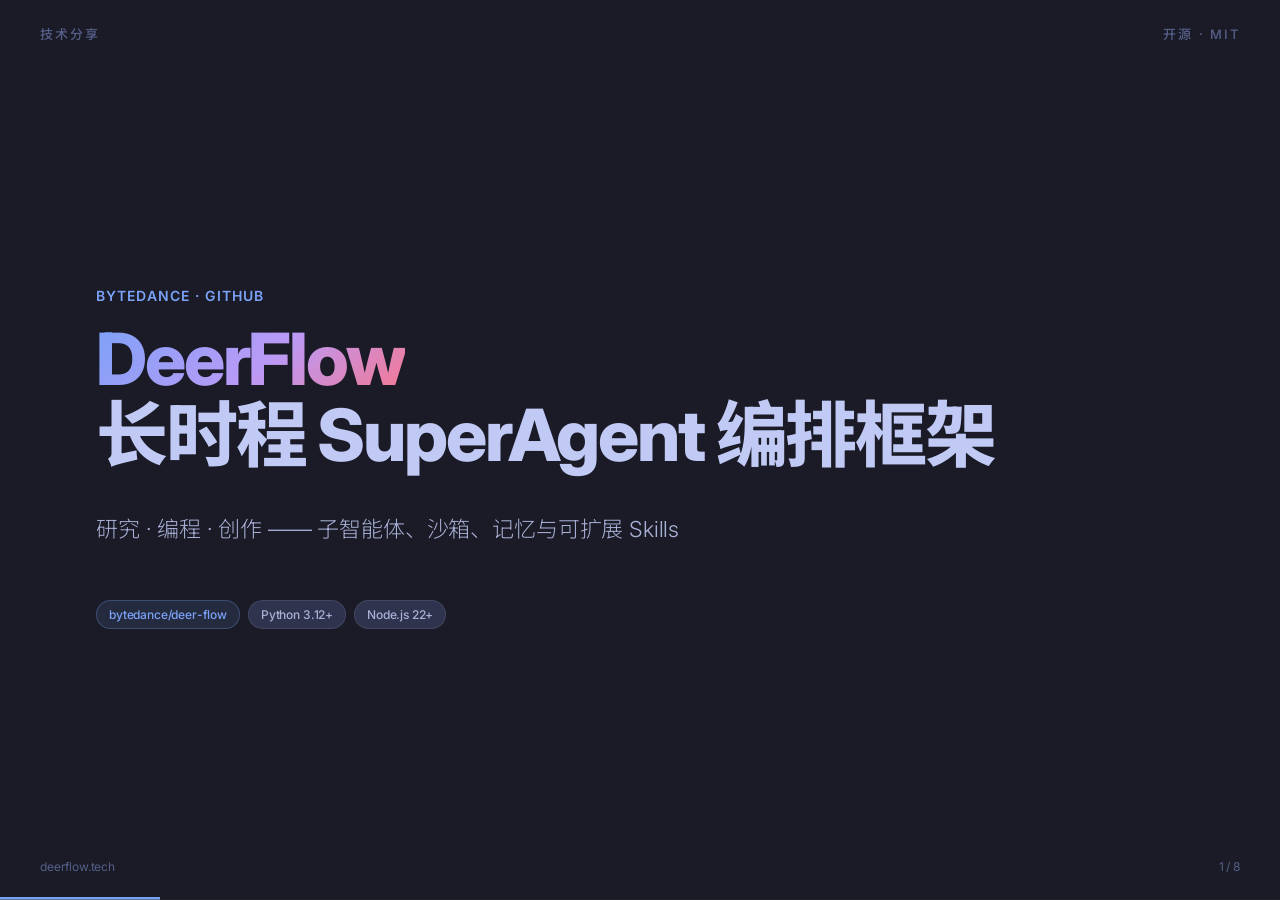
==== PPTs/EP2/index.html @ 063c2066 "添加huashu-design" ====
<!DOCTYPE html>
<html lang="zh-CN" data-theme="tokyo-night">
<head>
<meta charset="utf-8">
<meta name="viewport" content="width=device-width,initial-scale=1">
<title>DeerFlow 简介 · html-ppt</title>
<link rel="stylesheet" href="../../assets/fonts.css">
<link rel="stylesheet" href="../../assets/base.css">
<link rel="stylesheet" id="theme-link" href="../../assets/themes/tokyo-night.css">
<link rel="stylesheet" href="../../assets/animations/animations.css">
</head>
<body data-themes="tokyo-night,catppuccin-mocha,dracula,blueprint,corporate-clean,minimal-white" data-theme-base="../../assets/themes/">

<div class="deck">

  <!-- 1. Cover -->
  <section class="slide" data-title="封面">
    <div class="deck-header"><span class="eyebrow">技术分享</span><span class="eyebrow">开源 · MIT</span></div>
    <p class="kicker">ByteDance · GitHub</p>
    <h1 class="h1 anim-rise-in" data-anim="rise-in"><span class="gradient-text">DeerFlow</span><br>长时程 SuperAgent 编排框架</h1>
    <p class="lede">研究 · 编程 · 创作 —— 子智能体、沙箱、记忆与可扩展 Skills</p>
    <div class="row wrap mt-l" style="gap:8px">
      <span class="pill pill-accent">bytedance/deer-flow</span>
      <span class="pill">Python 3.12+</span>
      <span class="pill">Node.js 22+</span>
    </div>
    <div class="deck-footer"><span class="dim2">deerflow.tech</span><span class="slide-number" data-current="1" data-total="8"></span></div>
    <div class="notes">开场：DeerFlow 是字节开源的「超级智能体」底座，面向要跑几十分钟甚至几小时的任务。今天用几分钟把定位和核心模块讲清楚，方便大家判断要不要深入试用。</div>
  </section>

  <!-- 2. What -->
  <section class="slide" data-title="是什么">
    <p class="kicker">定位</p>
    <h2 class="h2 anim-fade-up" data-anim="fade-up">开源的 <strong>SuperAgent Harness</strong></h2>
    <p class="lede mt-m" style="max-width:52rem">把复杂目标拆成可并行、可隔离的步骤，协调<strong>子智能体</strong>、<strong>工具</strong>、<strong>沙箱</strong>与<strong>消息网关</strong>，在可控环境里完成检索、写代码、数据分析与多媒体类工作。</p>
    <div class="grid g2 mt-l anim-stagger-list" data-anim-target>
      <div class="card card-accent"><h4>适合谁</h4><p class="dim">需要「深度研究 + 可执行代码」闭环的团队与个人开发者。</p></div>
      <div class="card"><h4>不适合谁</h4><p class="dim">只做单次问答、无工具链的简单对话场景——用普通 Chat 即可。</p></div>
    </div>
    <div class="deck-footer"><span class="dim2">what</span><span class="slide-number" data-current="2" data-total="8"></span></div>
    <div class="notes">强调 harness：它不是又一个聊天 UI，而是一套把多智能体、沙箱、记忆串起来的运行时与工程约定。</div>
  </section>

  <!-- 3. Name -->
  <section class="slide center tc" data-title="命名">
    <div style="max-width:900px">
      <p class="kicker">DeerFlow =</p>
      <h1 class="h1 anim-fade-up" data-anim="fade-up" style="font-size:clamp(36px,5vw,56px);line-height:1.25"><strong>D</strong>eep <strong>E</strong>xploration<br>and <strong>E</strong>fficient <strong>R</strong>esearch <strong>Flow</strong></h1>
      <p class="lede mt-l">深度探索 + 高效研究流程：名字即产品哲学。</p>
    </div>
    <div class="deck-footer"><span class="dim2">naming</span><span class="slide-number" data-current="3" data-total="8"></span></div>
    <div class="notes">这一页可以念全称，听众记住「研究流 + 深度」即可。</div>
  </section>

  <!-- 4. Pillars -->
  <section class="slide" data-title="核心能力">
    <p class="kicker">架构要点</p>
    <h2 class="h2">六大支柱（节选）</h2>
    <div class="grid g3 mt-l anim-stagger-list" data-anim-target>
      <div class="card"><h4>子智能体</h4><p class="dim">主智能体拆解任务，并行子代理、上下文隔离。</p></div>
      <div class="card"><h4>Skills</h4><p class="dim">Markdown 等形式的技能模块，扩展研究 / 编码 / 媒体工作流。</p></div>
      <div class="card card-accent"><h4>沙箱</h4><p class="dim">隔离文件系统与执行环境，降低工具调用风险。</p></div>
      <div class="card"><h4>记忆</h4><p class="dim">长期偏好与过程沉淀，跨会话延续上下文。</p></div>
      <div class="card"><h4>MCP</h4><p class="dim">对接 MCP Server，接入自定义工具与数据源。</p></div>
      <div class="card"><h4>上下文工程</h4><p class="dim">摘要与压缩，支撑小时级长任务。</p></div>
    </div>
    <div class="deck-footer"><span class="dim2">pillars</span><span class="slide-number" data-current="4" data-total="8"></span></div>
    <div class="notes">按听众背景挑 2–3 个展开：工程听众多讲沙箱与 MCP；研究向多讲 Skills 与记忆。</div>
  </section>

  <!-- 5. Stack -->
  <section class="slide" data-title="技术栈">
    <p class="kicker">工程现实</p>
    <h2 class="h2">仓库与依赖</h2>
    <div class="grid g2 mt-l">
      <div class="card anim-fade-left" data-anim="fade-left">
        <h3>语言与许可</h3>
        <ul class="mt-m">
          <li>主语言 <strong>Python</strong>（约 71%），配套 <strong>TypeScript</strong> 前端</li>
          <li><strong>MIT</strong> 许可证</li>
          <li>生态关键词：LangChain、LangGraph、多智能体</li>
        </ul>
      </div>
      <div class="card anim-fade-right" data-anim="fade-right">
        <h3>运行环境</h3>
        <ul class="mt-m">
          <li><strong>Python 3.12+</strong></li>
          <li><strong>Node.js 22+</strong></li>
          <li>官方推荐 Docker 部署；本地开发见仓库文档</li>
        </ul>
      </div>
    </div>
    <p class="dim mt-m" style="font-size:14px">数据来自 GitHub 仓库元信息；版本迭代以官方 README 为准。</p>
    <div class="deck-footer"><span class="dim2">stack</span><span class="slide-number" data-current="5" data-total="8"></span></div>
    <div class="notes">若有人问模型：README 推荐 Doubao-Seed-2.0-Code、DeepSeek v3.2、Kimi 2.5 等，可按实际采购情况补充。</div>
  </section>

  <!-- 6. 2.0 -->
  <section class="slide" data-title="2.0 与官网">
    <p class="kicker">版本与入口</p>
    <h2 class="h2">DeerFlow <span class="gradient-text">2.0</span> 完全重写</h2>
    <div class="grid g2 mt-l anim-stagger-list" data-anim-target>
      <div class="card card-accent">
        <h4>与 1.x 的关系</h4>
        <p class="dim">2.0 与旧版<strong>无共享代码</strong>；原 Deep Research 路线维护在 <code>main-1.x</code> 分支。</p>
      </div>
      <div class="card">
        <h4>了解更多</h4>
        <p class="dim">官网演示与文档：<strong>https://deerflow.tech</strong></p>
        <p class="dim mt-s">源码：<strong>https://github.com/bytedance/deer-flow</strong></p>
      </div>
    </div>
    <div class="deck-footer"><span class="dim2">version</span><span class="slide-number" data-current="6" data-total="8"></span></div>
    <div class="notes">避免听众混淆两个大版本；需要旧框架的同事直接去 1.x 分支。</div>
  </section>

  <!-- 7. Quick start -->
  <section class="slide" data-title="上手">
    <p class="kicker">One-liner</p>
    <h2 class="h2">交给编程助手的一句话</h2>
    <p class="dim mt-s">适用于 Claude Code、Cursor、Codex、Windsurf 等</p>
<pre class="mono anim-fade-up" data-anim="fade-up" style="font-size:13px;line-height:1.5;background:var(--surface-2);padding:20px;border-radius:var(--radius-sm);overflow:auto;margin-top:16px;text-align:left">
Help me clone DeerFlow if needed, then bootstrap it for local development by following
https://raw.githubusercontent.com/bytedance/deer-flow/main/Install.md</pre>
    <p class="lede mt-m">克隆 → 按 <code>Install.md</code> 引导；有 Docker 时优先 Docker。</p>
    <div class="deck-footer"><span class="dim2">quickstart</span><span class="slide-number" data-current="7" data-total="8"></span></div>
    <div class="notes">提醒：仍需配置 API Key、模型端点等敏感信息，勿把密钥写进仓库。</div>
  </section>

  <!-- 8. Thanks -->
  <section class="slide center tc" data-title="谢谢">
    <h1 class="h1 anim-rise-in" data-anim="rise-in" style="font-size:clamp(48px,8vw,120px);line-height:1.1"><span class="gradient-text">Q&amp;A</span></h1>
    <p class="lede mt-l">DeerFlow · MIT · 社区驱动</p>
    <p class="dim mt-m" style="font-size:15px">← → 翻页 · T 换主题 · S 演讲者视图 · O 概览 · F 全屏</p>
    <div class="deck-footer"><span class="dim2">thanks</span><span class="slide-number" data-current="8" data-total="8"></span></div>
    <div class="notes">收尾：欢迎试用后把痛点反馈到 GitHub Issues，或在内部分享踩坑与部署经验。</div>
  </section>

</div>
<script src="../../assets/runtime.js"></script>
</body>
</html>
---- assets/fonts.css ----
/* html-ppt :: shared webfonts */
@import url('https://fonts.googleapis.com/css2?family=Inter:wght@200;300;400;500;600;700;800;900&display=swap');
@import url('https://fonts.googleapis.com/css2?family=Noto+Sans+SC:wght@200;300;400;500;600;700;900&display=swap');
@import url('https://fonts.googleapis.com/css2?family=Noto+Serif+SC:wght@300;400;600;700&display=swap');
@import url('https://fonts.googleapis.com/css2?family=JetBrains+Mono:wght@400;500;700&display=swap');
@import url('https://fonts.googleapis.com/css2?family=Playfair+Display:ital,wght@0,400;0,600;0,800;1,400&display=swap');
@import url('https://fonts.googleapis.com/css2?family=Space+Grotesk:wght@300;400;500;600;700&display=swap');
@import url('https://fonts.googleapis.com/css2?family=IBM+Plex+Mono:wght@300;400;500;700&display=swap');
@import url('https://fonts.googleapis.com/css2?family=Archivo+Black&display=swap');
---- assets/base.css ----
/* html-ppt :: base.css — reset + shared tokens + layout primitives */
/* Default tokens. Themes in assets/themes/*.css override the :root block. */
:root {
  --bg: #ffffff;
  --bg-soft: #f7f7f8;
  --surface: #ffffff;
  --surface-2: #f2f2f4;
  --border: rgba(0,0,0,.08);
  --border-strong: rgba(0,0,0,.16);
  --text-1: #111216;
  --text-2: #55596a;
  --text-3: #8a8f9e;
  --accent: #3b6cff;
  --accent-2: #7a5cff;
  --accent-3: #ff5c8a;
  --good: #1aaf6c;
  --warn: #f5a524;
  --bad:  #e0445a;
  --grad: linear-gradient(135deg,#3b6cff,#7a5cff 55%,#ff5c8a);
  --grad-soft: linear-gradient(135deg,#eef2ff,#f5ecff 55%,#ffeef5);
  --radius: 18px;
  --radius-sm: 12px;
  --radius-lg: 26px;
  --shadow: 0 10px 30px rgba(18,24,40,.08), 0 2px 6px rgba(18,24,40,.04);
  --shadow-lg: 0 24px 60px rgba(18,24,40,.14), 0 6px 16px rgba(18,24,40,.06);
  --font-sans: 'Inter','Noto Sans SC',-apple-system,BlinkMacSystemFont,Helvetica,Arial,sans-serif;
  --font-serif: 'Playfair Display','Noto Serif SC',Georgia,serif;
  --font-mono: 'JetBrains Mono','IBM Plex Mono',SFMono-Regular,Menlo,monospace;
  --font-display: var(--font-sans);
  --letter-tight: -.03em;
  --letter-normal: -.01em;
  --ease: cubic-bezier(.4,0,.2,1);
}

*,*::before,*::after{box-sizing:border-box}
html,body{margin:0;padding:0;background:var(--bg);color:var(--text-1);
  font-family:var(--font-sans);font-weight:400;line-height:1.6;
  -webkit-font-smoothing:antialiased;-moz-osx-font-smoothing:grayscale;
  letter-spacing:var(--letter-normal)}
img,svg,video{max-width:100%;display:block}
a{color:var(--accent);text-decoration:none}
a:hover{text-decoration:underline}
code,kbd,pre,samp{font-family:var(--font-mono)}

/* ================= SLIDE SYSTEM ================= */
.deck{position:relative;width:100vw;height:100vh;overflow:hidden;background:var(--bg)}
.slide{
  position:absolute;inset:0;
  display:flex;flex-direction:column;justify-content:center;
  padding:72px 96px;
  box-sizing:border-box;
  opacity:0;pointer-events:none;
  transition:opacity .5s var(--ease), transform .5s var(--ease);
  transform:translateX(30px);
  overflow:hidden;
}
.slide.is-active{opacity:1;pointer-events:auto;transform:translateX(0);z-index:2}
.slide.is-prev{transform:translateX(-30px)}

/* single-page standalone (used when a layout file is opened directly) */
body.single .slide{position:relative;width:100vw;height:100vh;opacity:1;transform:none;pointer-events:auto}

/* ================= TYPOGRAPHY ================= */
.eyebrow{font-size:13px;font-weight:500;letter-spacing:.16em;text-transform:uppercase;color:var(--text-3)}
.kicker{font-size:14px;font-weight:600;color:var(--accent);letter-spacing:.08em;text-transform:uppercase}
h1.title,.h1{font-family:var(--font-display);font-size:72px;line-height:1.05;font-weight:800;letter-spacing:var(--letter-tight);margin:0 0 18px;color:var(--text-1)}
h2.title,.h2{font-family:var(--font-display);font-size:54px;line-height:1.1;font-weight:700;letter-spacing:var(--letter-tight);margin:0 0 14px}
h3,.h3{font-size:32px;line-height:1.2;font-weight:600;letter-spacing:var(--letter-normal);margin:0 0 10px}
h4,.h4{font-size:22px;line-height:1.3;font-weight:600;margin:0 0 8px}
.lede{font-size:22px;line-height:1.55;color:var(--text-2);font-weight:300;max-width:62ch}
.dim{color:var(--text-2)}
.dim2{color:var(--text-3)}
.mono{font-family:var(--font-mono)}
.serif{font-family:var(--font-serif)}
.gradient-text{background:var(--grad);-webkit-background-clip:text;background-clip:text;-webkit-text-fill-color:transparent;color:transparent}

/* ================= LAYOUT PRIMITIVES ================= */
.stack>*+*{margin-top:14px}
.row{display:flex;gap:24px;align-items:center}
.row.wrap{flex-wrap:wrap}
.grid{display:grid;gap:24px}
.g2{grid-template-columns:repeat(2,1fr)}
.g3{grid-template-columns:repeat(3,1fr)}
.g4{grid-template-columns:repeat(4,1fr)}
.center{display:flex;align-items:center;justify-content:center;text-align:center}
.fill{flex:1}
.sp-t{padding-top:24px}.sp-b{padding-bottom:24px}
.mt-s{margin-top:8px}.mt-m{margin-top:18px}.mt-l{margin-top:32px}
.mb-s{margin-bottom:8px}.mb-m{margin-bottom:18px}.mb-l{margin-bottom:32px}

/* ================= CARDS ================= */
.card{background:var(--surface);border:1px solid var(--border);border-radius:var(--radius);
  padding:26px 28px;box-shadow:var(--shadow);position:relative;overflow:hidden}
.card-soft{background:var(--surface-2);border:1px solid var(--border)}
.card-outline{background:transparent;border:1.5px solid var(--border-strong);box-shadow:none}
.card-accent{background:var(--surface);border-top:3px solid var(--accent)}
.card-hover{transition:transform .3s var(--ease),box-shadow .3s var(--ease)}
.card-hover:hover{transform:translateY(-4px);box-shadow:var(--shadow-lg)}

.pill{display:inline-block;padding:4px 12px;border-radius:999px;font-size:12px;font-weight:500;
  background:var(--surface-2);color:var(--text-2);border:1px solid var(--border)}
.pill-accent{background:color-mix(in srgb,var(--accent) 12%,transparent);color:var(--accent);border-color:color-mix(in srgb,var(--accent) 28%,transparent)}

/* ================= BARS / DIVIDERS ================= */
.divider{height:1px;background:var(--border);width:100%}
.divider-accent{height:3px;width:72px;background:var(--accent);border-radius:2px}

/* ================= CHROME (header/footer/progress) ================= */
.deck-header{position:absolute;top:24px;left:40px;right:40px;display:flex;align-items:center;justify-content:space-between;
  font-size:12px;color:var(--text-3);letter-spacing:.12em;text-transform:uppercase;z-index:10;pointer-events:none}
.deck-footer{position:absolute;bottom:24px;left:40px;right:40px;display:flex;align-items:center;justify-content:space-between;
  font-size:12px;color:var(--text-3);z-index:10;pointer-events:none}
.slide-number::before{content:attr(data-current)}
.slide-number::after{content:" / " attr(data-total)}
.progress-bar{position:fixed;left:0;right:0;bottom:0;height:3px;background:transparent;z-index:20}
.progress-bar > span{display:block;height:100%;width:0;background:var(--accent);transition:width .3s var(--ease)}

/* ================= PRESENTER / OVERVIEW ================= */
.notes{display:none!important}
.notes-overlay{position:fixed;inset:auto 0 0 0;max-height:42vh;background:rgba(20,22,30,.95);color:#e8ebf4;
  padding:20px 32px;font-size:16px;line-height:1.6;border-top:1px solid rgba(255,255,255,.1);transform:translateY(100%);
  transition:transform .3s var(--ease);z-index:40;overflow:auto;font-family:var(--font-sans)}
.notes-overlay.open{transform:translateY(0)}
.overview{position:fixed;inset:0;background:rgba(10,12,18,.92);backdrop-filter:blur(12px);z-index:50;
  display:none;padding:40px;overflow:auto}
.overview.open{display:grid;grid-template-columns:repeat(4,1fr);gap:20px;align-content:start}
.overview .thumb{background:var(--surface);border:1px solid var(--border);border-radius:12px;
  aspect-ratio:16/9;overflow:hidden;cursor:pointer;position:relative;color:var(--text-1);padding:16px;
  font-size:11px;transition:transform .2s var(--ease)}
.overview .thumb:hover{transform:scale(1.04)}
.overview .thumb .n{position:absolute;top:8px;left:10px;font-weight:700;font-size:14px;color:var(--text-3)}
.overview .thumb .t{position:absolute;bottom:10px;left:14px;right:14px;font-weight:600;color:var(--text-1)}

/* ================= PRESENTER VIEW ================= */
/* Presenter view opens in a separate popup window (S key).
 * All presenter styles are self-contained in the popup HTML generated by runtime.js.
 * The audience window (this file) is NOT affected — it stays as normal deck view.
 * Only the .notes class below is needed to hide speaker notes from audience. */

/* ================= UTILITY ================= */
.hidden{display:none!important}
.nowrap{white-space:nowrap}
.tr{text-align:right}.tc{text-align:center}.tl{text-align:left}
.uppercase{text-transform:uppercase;letter-spacing:.12em}

/* ================= PRINT ================= */
@media print{
  .slide{position:relative;opacity:1!important;transform:none!important;page-break-after:always;height:100vh}
  .deck-header,.deck-footer,.progress-bar,.notes-overlay,.overview{display:none!important}
}
---- assets/themes/tokyo-night.css ----
/* theme: tokyo-night */
:root{
  --bg:#1a1b26;--bg-soft:#16161e;--surface:#24283b;--surface-2:#2f334d;
  --border:rgba(192,202,245,.12);--border-strong:rgba(192,202,245,.24);
  --text-1:#c0caf5;--text-2:#a9b1d6;--text-3:#565f89;
  --accent:#7aa2f7;--accent-2:#bb9af7;--accent-3:#7dcfff;
  --good:#9ece6a;--warn:#e0af68;--bad:#f7768e;
  --grad:linear-gradient(135deg,#7aa2f7,#bb9af7 55%,#f7768e);
  --grad-soft:linear-gradient(135deg,#24283b,#2f334d);
  --radius:12px;--radius-sm:8px;--radius-lg:20px;
  --shadow:0 10px 30px rgba(0,0,0,.45);
  --shadow-lg:0 24px 62px rgba(0,0,0,.6);
  --font-sans:'Inter','Noto Sans SC',sans-serif;
}
---- assets/animations/animations.css ----
/* html-ppt :: animations.css
 * Apply by adding class="anim-<name>" or data-anim="<name>".
 * Durations are deliberately snappy; tweak --anim-dur per element.
 */
:root{--anim-dur:.7s;--anim-ease:cubic-bezier(.4,0,.2,1)}

/* ---------- FADE DIRECTIONALS ---------- */
@keyframes kf-fade-up{from{opacity:0;transform:translateY(32px)}to{opacity:1;transform:none}}
@keyframes kf-fade-down{from{opacity:0;transform:translateY(-32px)}to{opacity:1;transform:none}}
@keyframes kf-fade-left{from{opacity:0;transform:translateX(-40px)}to{opacity:1;transform:none}}
@keyframes kf-fade-right{from{opacity:0;transform:translateX(40px)}to{opacity:1;transform:none}}
.anim-fade-up{animation:kf-fade-up var(--anim-dur) var(--anim-ease) both}
.anim-fade-down{animation:kf-fade-down var(--anim-dur) var(--anim-ease) both}
.anim-fade-left{animation:kf-fade-left var(--anim-dur) var(--anim-ease) both}
.anim-fade-right{animation:kf-fade-right var(--anim-dur) var(--anim-ease) both}

/* ---------- RISE / DROP / ZOOM / BLUR / GLITCH ---------- */
@keyframes kf-rise{from{opacity:0;transform:translateY(60px) scale(.97);filter:blur(6px)}to{opacity:1;transform:none;filter:none}}
@keyframes kf-drop{from{opacity:0;transform:translateY(-60px) scale(.97)}to{opacity:1;transform:none}}
@keyframes kf-zoom{0%{opacity:0;transform:scale(.6)}60%{transform:scale(1.04)}100%{opacity:1;transform:scale(1)}}
@keyframes kf-blur{from{opacity:0;filter:blur(18px)}to{opacity:1;filter:none}}
@keyframes kf-glitch{0%{opacity:0;transform:translateX(0);clip-path:inset(0 0 0 0)}
  20%{opacity:1;transform:translateX(-6px);clip-path:inset(20% 0 30% 0)}
  40%{transform:translateX(4px);clip-path:inset(50% 0 10% 0)}
  60%{transform:translateX(-3px);clip-path:inset(10% 0 60% 0)}
  80%{transform:translateX(2px);clip-path:inset(0 0 0 0)}
  100%{opacity:1;transform:none}}
.anim-rise-in{animation:kf-rise .9s var(--anim-ease) both}
.anim-drop-in{animation:kf-drop .8s var(--anim-ease) both}
.anim-zoom-pop{animation:kf-zoom .7s cubic-bezier(.22,1.3,.36,1) both}
.anim-blur-in{animation:kf-blur .8s var(--anim-ease) both}
.anim-glitch-in{animation:kf-glitch .8s steps(5,end) both}

/* ---------- TYPEWRITER ---------- */
.anim-typewriter{display:inline-block;overflow:hidden;white-space:nowrap;border-right:2px solid currentColor;
  width:0;animation:kf-type 2.4s steps(40,end) forwards, kf-caret 1s step-end infinite}
@keyframes kf-type{to{width:100%}}
@keyframes kf-caret{50%{border-color:transparent}}

/* ---------- GLOW / SHIMMER / GRADIENT-FLOW ---------- */
@keyframes kf-neon{0%,100%{text-shadow:0 0 8px var(--accent),0 0 20px var(--accent)}
  50%{text-shadow:0 0 16px var(--accent),0 0 40px var(--accent),0 0 80px var(--accent)}}
.anim-neon-glow{animation:kf-neon 2s ease-in-out infinite}

.anim-shimmer-sweep{position:relative;overflow:hidden}
.anim-shimmer-sweep::after{content:"";position:absolute;inset:0;
  background:linear-gradient(110deg,transparent 40%,rgba(255,255,255,.55) 50%,transparent 60%);
  transform:translateX(-100%);animation:kf-shimmer 2.4s var(--anim-ease) infinite}
@keyframes kf-shimmer{to{transform:translateX(100%)}}

.anim-gradient-flow{background:linear-gradient(90deg,var(--accent),var(--accent-2,var(--accent)),var(--accent-3,var(--accent)),var(--accent));
  background-size:300% 100%;-webkit-background-clip:text;background-clip:text;color:transparent;-webkit-text-fill-color:transparent;
  animation:kf-gradflow 4s linear infinite}
@keyframes kf-gradflow{to{background-position:300% 0}}

/* ---------- STAGGER LIST ---------- */
.anim-stagger-list > *{opacity:0;animation:kf-rise .65s var(--anim-ease) both}
.anim-stagger-list > *:nth-child(1){animation-delay:.05s}
.anim-stagger-list > *:nth-child(2){animation-delay:.15s}
.anim-stagger-list > *:nth-child(3){animation-delay:.25s}
.anim-stagger-list > *:nth-child(4){animation-delay:.35s}
.anim-stagger-list > *:nth-child(5){animation-delay:.45s}
.anim-stagger-list > *:nth-child(6){animation-delay:.55s}
.anim-stagger-list > *:nth-child(7){animation-delay:.65s}
.anim-stagger-list > *:nth-child(8){animation-delay:.75s}
.anim-stagger-list > *:nth-child(n+9){animation-delay:.85s}

/* ---------- COUNTER-UP (JS-driven, marker class only) ---------- */
.counter{font-variant-numeric:tabular-nums}

/* ---------- SVG PATH DRAW ---------- */
.anim-path-draw path,.anim-path-draw line,.anim-path-draw polyline,.anim-path-draw circle,.anim-path-draw rect{
  stroke-dasharray:1000;stroke-dashoffset:1000;animation:kf-draw 2s var(--anim-ease) forwards}
@keyframes kf-draw{to{stroke-dashoffset:0}}

/* ---------- PARALLAX TILT (hover) ---------- */
.anim-parallax-tilt{transform-style:preserve-3d;transition:transform .4s var(--anim-ease)}
.anim-parallax-tilt:hover{transform:perspective(900px) rotateX(6deg) rotateY(-8deg) translateZ(10px)}

/* ---------- CARD FLIP 3D ---------- */
@keyframes kf-flip{from{transform:perspective(1200px) rotateY(-90deg);opacity:0}
  to{transform:perspective(1200px) rotateY(0);opacity:1}}
.anim-card-flip-3d{animation:kf-flip .9s var(--anim-ease) both;transform-style:preserve-3d;backface-visibility:hidden}

/* ---------- CUBE ROTATE 3D ---------- */
@keyframes kf-cube{from{transform:perspective(1200px) rotateX(20deg) rotateY(-90deg) translateZ(-200px);opacity:0}
  to{transform:perspective(1200px) rotateX(0) rotateY(0) translateZ(0);opacity:1}}
.anim-cube-rotate-3d{animation:kf-cube 1s var(--anim-ease) both}

/* ---------- PAGE TURN 3D ---------- */
@keyframes kf-pageturn{from{transform:perspective(1600px) rotateY(-85deg);transform-origin:left center;opacity:0}
  to{transform:perspective(1600px) rotateY(0);opacity:1}}
.anim-page-turn-3d{animation:kf-pageturn 1s var(--anim-ease) both;transform-origin:left center}

/* ---------- PERSPECTIVE ZOOM ---------- */
@keyframes kf-pzoom{from{opacity:0;transform:perspective(1400px) translateZ(-400px) rotateX(12deg)}
  to{opacity:1;transform:none}}
.anim-perspective-zoom{animation:kf-pzoom 1s var(--anim-ease) both}

/* ---------- MARQUEE SCROLL ---------- */
.anim-marquee-scroll{display:flex;gap:48px;white-space:nowrap;animation:kf-marquee 20s linear infinite}
@keyframes kf-marquee{from{transform:translateX(0)}to{transform:translateX(-50%)}}

/* ---------- KEN BURNS ---------- */
@keyframes kf-kenburns{0%{transform:scale(1) translate(0,0)}100%{transform:scale(1.15) translate(-2%,-1%)}}
.anim-kenburns{animation:kf-kenburns 14s ease-in-out infinite alternate}

/* ---------- CONFETTI BURST (pseudo — pure CSS sparkles) ---------- */
.anim-confetti-burst{position:relative}
.anim-confetti-burst::before,.anim-confetti-burst::after{
  content:"";position:absolute;top:50%;left:50%;width:8px;height:8px;border-radius:50%;
  background:var(--accent);box-shadow:
    20px -30px 0 var(--accent-2,var(--accent)),-25px -20px 0 var(--accent-3,var(--accent)),
    30px 20px 0 var(--good,#1aaf6c),-30px 25px 0 var(--warn,#f5a524),
    40px -10px 0 var(--bad,#e0445a),-45px 0 0 var(--accent),
    10px 40px 0 var(--accent-2,var(--accent)),-15px -40px 0 var(--accent-3,var(--accent));
  opacity:0;animation:kf-confetti 1.2s var(--anim-ease) forwards}
.anim-confetti-burst::after{animation-delay:.15s;transform:rotate(45deg)}
@keyframes kf-confetti{0%{opacity:0;transform:scale(.2)}30%{opacity:1}100%{opacity:0;transform:scale(2.2)}}

/* ---------- SPOTLIGHT ---------- */
@keyframes kf-spot{0%{clip-path:circle(0% at 50% 50%)}100%{clip-path:circle(140% at 50% 50%)}}
.anim-spotlight{animation:kf-spot 1.1s var(--anim-ease) both}

/* ---------- MORPH SHAPE (SVG) ---------- */
.anim-morph-shape path{animation:kf-morph 6s ease-in-out infinite alternate}
@keyframes kf-morph{0%{d:path("M60,120 Q120,20 180,120 T300,120")}
  100%{d:path("M60,120 Q120,220 180,120 T300,120")}}

/* ---------- RIPPLE REVEAL ---------- */
@keyframes kf-ripple{0%{clip-path:circle(0% at 20% 80%);opacity:.4}
  100%{clip-path:circle(160% at 20% 80%);opacity:1}}
.anim-ripple-reveal{animation:kf-ripple 1.2s var(--anim-ease) both}

/* reduced motion */
@media (prefers-reduced-motion: reduce){
  [class*="anim-"]{animation:none!important;transition:none!important}
}
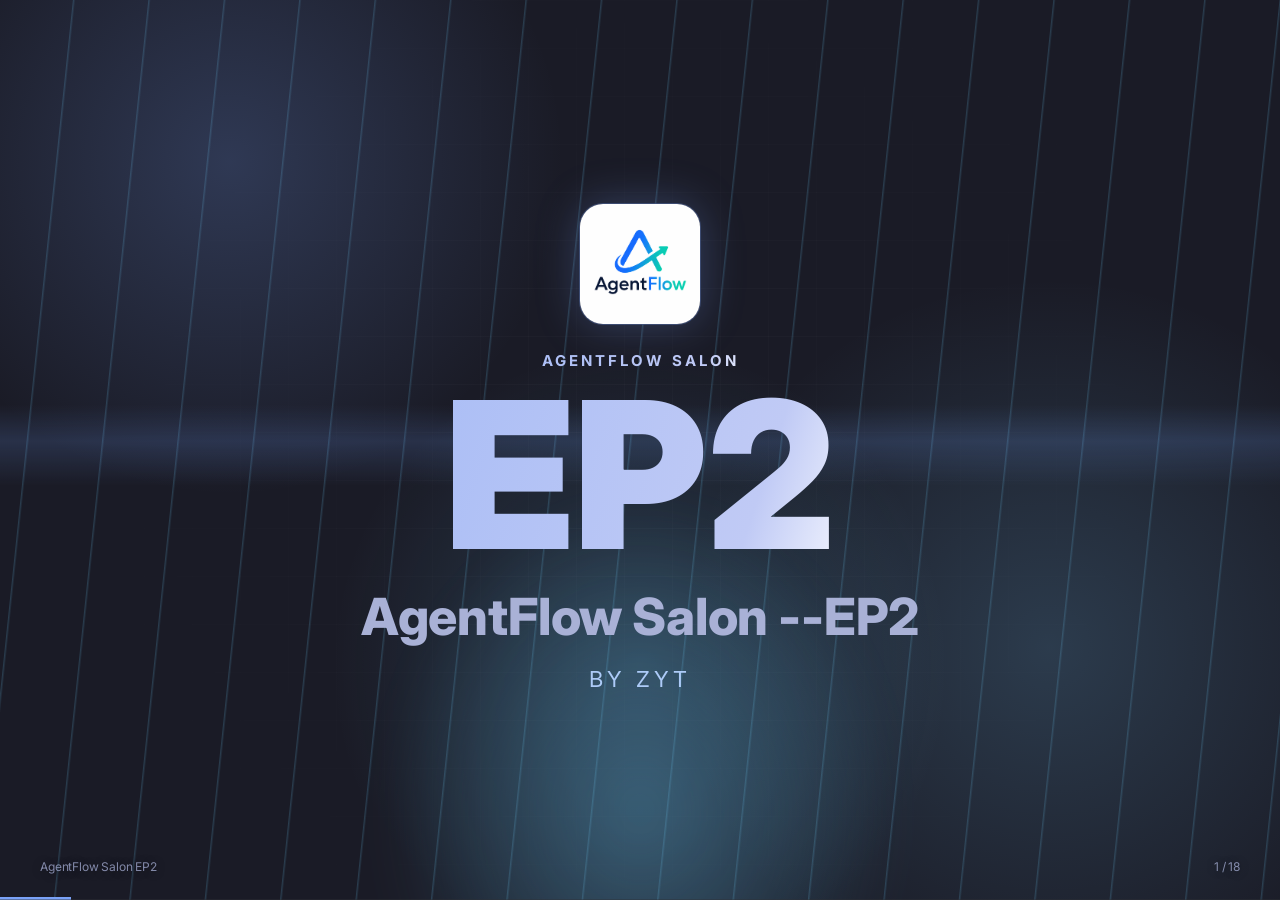
==== commit 9d0de3e7: "第一版PPT。需要对背景特效修改。" ====
--- a/PPTs/EP2/index.html
+++ b/PPTs/EP2/index.html
@@ -1,142 +1,326 @@
-<!DOCTYPE html>
-<html lang="zh-CN" data-theme="tokyo-night">
+<!doctype html>
+<html lang="zh-CN" data-theme="tokyo-night" data-theme-base="../../assets/themes/" data-themes="tokyo-night,cyberpunk-neon,aurora,dracula,catppuccin-mocha">
 <head>
-<meta charset="utf-8">
-<meta name="viewport" content="width=device-width,initial-scale=1">
-<title>DeerFlow 简介 · html-ppt</title>
-<link rel="stylesheet" href="../../assets/fonts.css">
-<link rel="stylesheet" href="../../assets/base.css">
-<link rel="stylesheet" id="theme-link" href="../../assets/themes/tokyo-night.css">
-<link rel="stylesheet" href="../../assets/animations/animations.css">
+  <meta charset="utf-8">
+  <meta name="viewport" content="width=device-width, initial-scale=1">
+  <title>AgentFlow Salon -- EP2</title>
+  <link rel="stylesheet" href="../../assets/fonts.css">
+  <link rel="stylesheet" href="../../assets/base.css">
+  <link rel="stylesheet" id="theme-link" href="../../assets/themes/tokyo-night.css">
+  <link rel="stylesheet" href="../../assets/animations/animations.css">
+  <link rel="stylesheet" href="./ep2.css">
 </head>
-<body data-themes="tokyo-night,catppuccin-mocha,dracula,blueprint,corporate-clean,minimal-white" data-theme-base="../../assets/themes/">
-
-<div class="deck">
-
-  <!-- 1. Cover -->
-  <section class="slide" data-title="封面">
-    <div class="deck-header"><span class="eyebrow">技术分享</span><span class="eyebrow">开源 · MIT</span></div>
-    <p class="kicker">ByteDance · GitHub</p>
-    <h1 class="h1 anim-rise-in" data-anim="rise-in"><span class="gradient-text">DeerFlow</span><br>长时程 SuperAgent 编排框架</h1>
-    <p class="lede">研究 · 编程 · 创作 —— 子智能体、沙箱、记忆与可扩展 Skills</p>
-    <div class="row wrap mt-l" style="gap:8px">
-      <span class="pill pill-accent">bytedance/deer-flow</span>
-      <span class="pill">Python 3.12+</span>
-      <span class="pill">Node.js 22+</span>
-    </div>
-    <div class="deck-footer"><span class="dim2">deerflow.tech</span><span class="slide-number" data-current="1" data-total="8"></span></div>
-    <div class="notes">开场：DeerFlow 是字节开源的「超级智能体」底座，面向要跑几十分钟甚至几小时的任务。今天用几分钟把定位和核心模块讲清楚，方便大家判断要不要深入试用。</div>
-  </section>
-
-  <!-- 2. What -->
-  <section class="slide" data-title="是什么">
-    <p class="kicker">定位</p>
-    <h2 class="h2 anim-fade-up" data-anim="fade-up">开源的 <strong>SuperAgent Harness</strong></h2>
-    <p class="lede mt-m" style="max-width:52rem">把复杂目标拆成可并行、可隔离的步骤，协调<strong>子智能体</strong>、<strong>工具</strong>、<strong>沙箱</strong>与<strong>消息网关</strong>，在可控环境里完成检索、写代码、数据分析与多媒体类工作。</p>
-    <div class="grid g2 mt-l anim-stagger-list" data-anim-target>
-      <div class="card card-accent"><h4>适合谁</h4><p class="dim">需要「深度研究 + 可执行代码」闭环的团队与个人开发者。</p></div>
-      <div class="card"><h4>不适合谁</h4><p class="dim">只做单次问答、无工具链的简单对话场景——用普通 Chat 即可。</p></div>
-    </div>
-    <div class="deck-footer"><span class="dim2">what</span><span class="slide-number" data-current="2" data-total="8"></span></div>
-    <div class="notes">强调 harness：它不是又一个聊天 UI，而是一套把多智能体、沙箱、记忆串起来的运行时与工程约定。</div>
-  </section>
-
-  <!-- 3. Name -->
-  <section class="slide center tc" data-title="命名">
-    <div style="max-width:900px">
-      <p class="kicker">DeerFlow =</p>
-      <h1 class="h1 anim-fade-up" data-anim="fade-up" style="font-size:clamp(36px,5vw,56px);line-height:1.25"><strong>D</strong>eep <strong>E</strong>xploration<br>and <strong>E</strong>fficient <strong>R</strong>esearch <strong>Flow</strong></h1>
-      <p class="lede mt-l">深度探索 + 高效研究流程：名字即产品哲学。</p>
-    </div>
-    <div class="deck-footer"><span class="dim2">naming</span><span class="slide-number" data-current="3" data-total="8"></span></div>
-    <div class="notes">这一页可以念全称，听众记住「研究流 + 深度」即可。</div>
-  </section>
-
-  <!-- 4. Pillars -->
-  <section class="slide" data-title="核心能力">
-    <p class="kicker">架构要点</p>
-    <h2 class="h2">六大支柱（节选）</h2>
-    <div class="grid g3 mt-l anim-stagger-list" data-anim-target>
-      <div class="card"><h4>子智能体</h4><p class="dim">主智能体拆解任务，并行子代理、上下文隔离。</p></div>
-      <div class="card"><h4>Skills</h4><p class="dim">Markdown 等形式的技能模块，扩展研究 / 编码 / 媒体工作流。</p></div>
-      <div class="card card-accent"><h4>沙箱</h4><p class="dim">隔离文件系统与执行环境，降低工具调用风险。</p></div>
-      <div class="card"><h4>记忆</h4><p class="dim">长期偏好与过程沉淀，跨会话延续上下文。</p></div>
-      <div class="card"><h4>MCP</h4><p class="dim">对接 MCP Server，接入自定义工具与数据源。</p></div>
-      <div class="card"><h4>上下文工程</h4><p class="dim">摘要与压缩，支撑小时级长任务。</p></div>
-    </div>
-    <div class="deck-footer"><span class="dim2">pillars</span><span class="slide-number" data-current="4" data-total="8"></span></div>
-    <div class="notes">按听众背景挑 2–3 个展开：工程听众多讲沙箱与 MCP；研究向多讲 Skills 与记忆。</div>
-  </section>
-
-  <!-- 5. Stack -->
-  <section class="slide" data-title="技术栈">
-    <p class="kicker">工程现实</p>
-    <h2 class="h2">仓库与依赖</h2>
-    <div class="grid g2 mt-l">
-      <div class="card anim-fade-left" data-anim="fade-left">
-        <h3>语言与许可</h3>
-        <ul class="mt-m">
-          <li>主语言 <strong>Python</strong>（约 71%），配套 <strong>TypeScript</strong> 前端</li>
-          <li><strong>MIT</strong> 许可证</li>
-          <li>生态关键词：LangChain、LangGraph、多智能体</li>
-        </ul>
-      </div>
-      <div class="card anim-fade-right" data-anim="fade-right">
-        <h3>运行环境</h3>
-        <ul class="mt-m">
-          <li><strong>Python 3.12+</strong></li>
-          <li><strong>Node.js 22+</strong></li>
-          <li>官方推荐 Docker 部署；本地开发见仓库文档</li>
-        </ul>
-      </div>
-    </div>
-    <p class="dim mt-m" style="font-size:14px">数据来自 GitHub 仓库元信息；版本迭代以官方 README 为准。</p>
-    <div class="deck-footer"><span class="dim2">stack</span><span class="slide-number" data-current="5" data-total="8"></span></div>
-    <div class="notes">若有人问模型：README 推荐 Doubao-Seed-2.0-Code、DeepSeek v3.2、Kimi 2.5 等，可按实际采购情况补充。</div>
-  </section>
-
-  <!-- 6. 2.0 -->
-  <section class="slide" data-title="2.0 与官网">
-    <p class="kicker">版本与入口</p>
-    <h2 class="h2">DeerFlow <span class="gradient-text">2.0</span> 完全重写</h2>
-    <div class="grid g2 mt-l anim-stagger-list" data-anim-target>
-      <div class="card card-accent">
-        <h4>与 1.x 的关系</h4>
-        <p class="dim">2.0 与旧版<strong>无共享代码</strong>；原 Deep Research 路线维护在 <code>main-1.x</code> 分支。</p>
-      </div>
-      <div class="card">
-        <h4>了解更多</h4>
-        <p class="dim">官网演示与文档：<strong>https://deerflow.tech</strong></p>
-        <p class="dim mt-s">源码：<strong>https://github.com/bytedance/deer-flow</strong></p>
-      </div>
-    </div>
-    <div class="deck-footer"><span class="dim2">version</span><span class="slide-number" data-current="6" data-total="8"></span></div>
-    <div class="notes">避免听众混淆两个大版本；需要旧框架的同事直接去 1.x 分支。</div>
-  </section>
-
-  <!-- 7. Quick start -->
-  <section class="slide" data-title="上手">
-    <p class="kicker">One-liner</p>
-    <h2 class="h2">交给编程助手的一句话</h2>
-    <p class="dim mt-s">适用于 Claude Code、Cursor、Codex、Windsurf 等</p>
-<pre class="mono anim-fade-up" data-anim="fade-up" style="font-size:13px;line-height:1.5;background:var(--surface-2);padding:20px;border-radius:var(--radius-sm);overflow:auto;margin-top:16px;text-align:left">
-Help me clone DeerFlow if needed, then bootstrap it for local development by following
-https://raw.githubusercontent.com/bytedance/deer-flow/main/Install.md</pre>
-    <p class="lede mt-m">克隆 → 按 <code>Install.md</code> 引导；有 Docker 时优先 Docker。</p>
-    <div class="deck-footer"><span class="dim2">quickstart</span><span class="slide-number" data-current="7" data-total="8"></span></div>
-    <div class="notes">提醒：仍需配置 API Key、模型端点等敏感信息，勿把密钥写进仓库。</div>
-  </section>
-
-  <!-- 8. Thanks -->
-  <section class="slide center tc" data-title="谢谢">
-    <h1 class="h1 anim-rise-in" data-anim="rise-in" style="font-size:clamp(48px,8vw,120px);line-height:1.1"><span class="gradient-text">Q&amp;A</span></h1>
-    <p class="lede mt-l">DeerFlow · MIT · 社区驱动</p>
-    <p class="dim mt-m" style="font-size:15px">← → 翻页 · T 换主题 · S 演讲者视图 · O 概览 · F 全屏</p>
-    <div class="deck-footer"><span class="dim2">thanks</span><span class="slide-number" data-current="8" data-total="8"></span></div>
-    <div class="notes">收尾：欢迎试用后把痛点反馈到 GitHub Issues，或在内部分享踩坑与部署经验。</div>
-  </section>
-
-</div>
-<script src="../../assets/runtime.js"></script>
+<body class="ep2">
+  <canvas id="splash-cursor" aria-hidden="true"></canvas>
+
+  <main class="deck ep2-deck">
+    <section class="slide ep-slide fx-laser" data-title="AgentFlow Salon -- EP2">
+      <div class="laser-field" aria-hidden="true"></div>
+      <div class="slide-shell cover-shell">
+        <div class="cover-mark" data-anim="zoom-pop">
+          <img src="../../AgentFlowLOGO.png" alt="AgentFlow">
+        </div>
+        <p class="kicker shiny" data-anim="fade-down">AgentFlow Salon</p>
+        <h1 class="mega-title shiny" data-anim="rise-in">EP2</h1>
+        <p class="cover-subtitle" data-anim="fade-up">AgentFlow Salon --EP2</p>
+        <p class="byline" data-anim="fade-up">by ZYT</p>
+      </div>
+      <aside class="notes">
+        开场页。用一句话把大家带进状态：今天这一期会从近期 AI 新闻聊到 HTML-PPT、DeerFlow，再到 AI 前端工作流。
+      </aside>
+    </section>
+
+    <section class="slide ep-slide profile-slide black-stage" data-title="GitHub Profile">
+      <div class="profile-frame" data-anim="perspective-zoom">
+        <img src="./github-profile.png" alt="GitHub profile screenshot">
+      </div>
+      <aside class="notes">
+        这里可以简单介绍自己的 GitHub 与近期折腾方向。黑底留白，重点让截图成为唯一视觉中心。
+      </aside>
+    </section>
+
+    <section class="slide ep-slide fx-twilight section-slide" data-title="AI新闻">
+      <div class="twilight-lines" aria-hidden="true"></div>
+      <div class="slide-shell center-copy">
+        <p class="kicker shiny" data-anim="fade-down">News Radar</p>
+        <h2 class="section-title shiny" data-anim="rise-in">AI新闻</h2>
+      </div>
+      <aside class="notes">
+        转场到新闻段落。可以说：先快速过一下这两周值得注意的几件事，后面再展开到工具和工作流。
+      </aside>
+    </section>
+
+    <section class="slide ep-slide fx-twilight news-slide" data-title="AI新闻速览">
+      <div class="twilight-lines" aria-hidden="true"></div>
+      <div class="slide-shell">
+        <p class="kicker" data-anim="fade-down">AI News</p>
+        <h2 class="slide-title" data-anim="fade-up">四条值得留意的变化</h2>
+        <div class="news-grid anim-stagger-list">
+          <article class="news-card image-card">
+            <div>
+              <span class="pill">Pricing</span>
+              <h3>DeepSeek-v4-pro 永久降价</h3>
+            </div>
+            <img src="./deepseek-discount.png" alt="DeepSeek discount">
+          </article>
+          <article class="news-card image-card">
+            <div>
+              <span class="pill">Model</span>
+              <h3>Gemini 全模态新模型发布</h3>
+            </div>
+            <img src="./gemini-3-5.webp" alt="Gemini model announcement">
+          </article>
+          <article class="news-card text-card">
+            <span class="pill">Agent</span>
+            <h3>Codex / Claude 发布 Goal 模式</h3>
+          </article>
+          <article class="news-card text-card">
+            <span class="pill">Product</span>
+            <h3>豆包即将推出付费产品</h3>
+          </article>
+        </div>
+      </div>
+      <aside class="notes">
+        这页不要讲太细，按“价格、模型、Agent 工作流、国内产品商业化”四个关键词扫过即可。
+      </aside>
+    </section>
+
+    <section class="slide ep-slide fx-gradient section-slide" data-title="HTML-PPT">
+      <div class="gradient-blinds" aria-hidden="true"></div>
+      <div class="slide-shell center-copy">
+        <p class="kicker shiny" data-anim="fade-down">Build Slides Like Web Apps</p>
+        <h2 class="section-title shiny" data-anim="rise-in">HTML-PPT</h2>
+      </div>
+      <aside class="notes">
+        转到核心工具：如果 AI 做传统 PPT 经常失控，那就把 PPT 变成 AI 更擅长的 HTML。
+      </aside>
+    </section>
+
+    <section class="slide ep-slide fx-gradient statement-slide" data-title="HTML-PPT 为什么">
+      <div class="gradient-blinds" aria-hidden="true"></div>
+      <div class="slide-shell two-column">
+        <div class="statement-copy">
+          <p class="kicker" data-anim="fade-down">Repository</p>
+          <h2 class="slide-title" data-anim="fade-up">既然 AI 做不明白 PPT...</h2>
+          <p class="big-line" data-anim="fade-up">改用 <span class="shiny">HTML</span></p>
+          <a class="repo-link" href="https://github.com/lewislulu/html-ppt-skill">github.com/lewislulu/html-ppt-skill</a>
+        </div>
+        <div class="feature-stack anim-stagger-list">
+          <div class="feature-chip">AI 原生</div>
+          <div class="feature-chip">化静为动</div>
+        </div>
+      </div>
+      <aside class="notes">
+        重点解释两点：HTML 是文本结构，AI 更容易稳定生成；同时浏览器天然支持动画、交互、响应式和导出。
+      </aside>
+    </section>
+
+    <section class="slide ep-slide fx-gradient hero-gif-slide" data-title="HTML-PPT Demo">
+      <div class="gradient-blinds" aria-hidden="true"></div>
+      <div class="media-stage" data-anim="kenburns">
+        <img src="./hero.gif" alt="HTML-PPT hero animation">
+      </div>
+      <aside class="notes">
+        这里直接让动图说话。可以补一句：我们要的不是“像 PPT 的网页”，而是能演示、能交互、能导出的网页化幻灯片。
+      </aside>
+    </section>
+
+    <section class="slide ep-slide fx-gradient install-slide" data-title="SKILL安装">
+      <div class="gradient-blinds" aria-hidden="true"></div>
+      <div class="slide-shell">
+        <p class="kicker" data-anim="fade-down">Install</p>
+        <h2 class="slide-title" data-anim="fade-up">SKILL 安装</h2>
+        <div class="install-grid">
+          <div class="step-card" data-anim="fade-up">
+            <span class="step-num">01</span>
+            <h3>先得有 nodeJS 环境</h3>
+          </div>
+          <pre class="code-card" data-anim="fade-up"><code>npm install openskills</code></pre>
+          <pre class="code-card wide" data-anim="fade-up"><code>cd path/to/working/directory
+
+openskills install https://github.com/lewislulu/html-ppt-skill
+
+openskills sync</code></pre>
+        </div>
+      </div>
+      <aside class="notes">
+        按三步讲即可：Node 环境、全局 openskills、在工作目录安装并同步 skill。
+      </aside>
+    </section>
+
+    <section class="slide ep-slide fx-dot section-slide" data-title="DeerFlow">
+      <div class="dot-field" aria-hidden="true"></div>
+      <div class="slide-shell center-copy">
+        <p class="kicker shiny" data-anim="fade-down">Super Agent</p>
+        <h2 class="section-title shiny" data-anim="rise-in">DeerFlow</h2>
+        <p class="lede compact" data-anim="fade-up">更智能，更炫酷，更可控，自定义</p>
+      </div>
+      <aside class="notes">
+        这一段从 HTML-PPT 切到 Agent 框架。用“更智能、更炫酷、更可控、自定义”作为记忆点。
+      </aside>
+    </section>
+
+    <section class="slide ep-slide fx-dot compare-slide" data-title="Agent 对比">
+      <div class="dot-field" aria-hidden="true"></div>
+      <div class="slide-shell">
+        <p class="kicker" data-anim="fade-down">Comparison</p>
+        <h2 class="slide-title" data-anim="fade-up">DeerFlow 与其他 Agent</h2>
+        <div class="comparison-table" data-anim="fade-up">
+          <div class="thead">Agent名称</div>
+          <div class="thead">与 DeerFlow 的核心对比</div>
+          <div class="agent-name">DeerFlow</div>
+          <div>开源多智能体 SuperAgent 框架，面向研究 + 作品产出；代码能力稍弱</div>
+          <div class="agent-name">LobeHub</div>
+          <div>体验优先的多模型统一平台，交互极佳、部署极简单；执行能力弱，多智能体协作浅</div>
+          <div class="agent-name">Hermes Agent</div>
+          <div>极简单智能体执行引擎，无框架依赖、代码透明、部署成本极低；无并行、记忆弱、安全性差</div>
+          <div class="agent-name">Claude Code</div>
+          <div>专业编程助手，编码能力 SOTA，IDE / CLI 深度集成；仅支持 Claude 模型，研究能力几乎为零</div>
+        </div>
+      </div>
+      <aside class="notes">
+        表格页要快讲，强调 DeerFlow 的定位：更像研究和作品产出的端到端 SuperAgent，而不是单纯聊天或编码助手。
+      </aside>
+    </section>
+
+    <section class="slide ep-slide fx-dot install-slide" data-title="DeerFlow 配置">
+      <div class="dot-field" aria-hidden="true"></div>
+      <div class="slide-shell">
+        <p class="kicker" data-anim="fade-down">Setup</p>
+        <h2 class="slide-title" data-anim="fade-up">配置</h2>
+        <div class="setup-layout">
+          <pre class="code-card large" data-anim="fade-up"><code>git clone https://github.com/bytedance/deer-flow
+
+cd deer-flow
+
+cp config.example.yaml config.yaml
+cp .env.example .env</code></pre>
+          <div class="setup-notes anim-stagger-list">
+            <div class="callout">配置好模型和 API KEY。</div>
+            <div class="callout">直接用 make 来启动。</div>
+            <div class="callout warn">启动时可能会有故障，直接问 Cursor。</div>
+          </div>
+        </div>
+      </div>
+      <aside class="notes">
+        这页可以结合实际经验讲：配置不复杂，但不同环境启动时容易碰到依赖和端口问题，直接让 Cursor 边报错边修。
+      </aside>
+    </section>
+
+    <section class="slide ep-slide fx-chroma section-slide" data-title="AI前端技巧">
+      <div class="chroma-blinds" aria-hidden="true"></div>
+      <div class="slide-shell center-copy">
+        <p class="kicker shiny" data-anim="fade-down">Frontend Workflow</p>
+        <h2 class="section-title shiny" data-anim="rise-in">AI前端技巧</h2>
+      </div>
+      <aside class="notes">
+        进入最后一段：AI 前端不是只靠模型能力，更要靠组件、动效库、开发服务器和人工微调链路。
+      </aside>
+    </section>
+
+    <section class="slide ep-slide fx-chroma statement-slide" data-title="huashu-design">
+      <div class="chroma-blinds" aria-hidden="true"></div>
+      <div class="slide-shell center-copy">
+        <p class="kicker" data-anim="fade-down">Design Skill</p>
+        <h2 class="section-title" data-anim="rise-in">huashu-design</h2>
+        <p class="lede wide" data-anim="fade-up">让 AI 的前端不像 AI 做的</p>
+      </div>
+      <aside class="notes">
+        这里突出 huashu-design 的作用：不是替 AI 写更多代码，而是给它审美约束、组件意识和更像设计师的判断。
+      </aside>
+    </section>
+
+    <section class="slide ep-slide fx-chroma gsap-slide" data-title="GSAP">
+      <div class="chroma-blinds" aria-hidden="true"></div>
+      <div class="slide-shell two-column">
+        <div class="statement-copy">
+          <p class="kicker" data-anim="fade-down">Animation</p>
+          <h2 class="slide-title shiny" data-anim="fade-up">GSAP</h2>
+          <p class="lede">一个开源的动画库，可以用简单的 API 在网页上做动画</p>
+          <div class="code-pills">
+            <code>from</code>
+            <code>to</code>
+          </div>
+          <p class="sub-note">GSAP-skills：让 AI 更精准地控制 GSAP。</p>
+        </div>
+        <div class="image-panel" data-anim="perspective-zoom">
+          <img src="./GSAP-h.png" alt="GSAP animation example">
+        </div>
+      </div>
+      <aside class="notes">
+        解释 GSAP 的好处：它把复杂动画压成 from/to/timeline 这种 API，AI 更容易稳定调用，也更方便你微调节奏。
+      </aside>
+    </section>
+
+    <section class="slide ep-slide fx-chroma stack-slide" data-title="其他前端技术栈">
+      <div class="chroma-blinds" aria-hidden="true"></div>
+      <div class="slide-shell">
+        <p class="kicker" data-anim="fade-down">Stack</p>
+        <h2 class="slide-title" data-anim="fade-up">其他前端技术栈</h2>
+        <div class="tech-stack anim-stagger-list">
+          <div class="tech-card">three.js</div>
+          <div class="tech-card">vue / react</div>
+        </div>
+      </div>
+      <aside class="notes">
+        这里可以轻轻带过：three.js 适合 3D 和沉浸式场景，Vue/React 适合工程化和组件复用。
+      </aside>
+    </section>
+
+    <section class="slide ep-slide fx-chroma install-slide" data-title="启动开发服务器">
+      <div class="chroma-blinds" aria-hidden="true"></div>
+      <div class="slide-shell">
+        <p class="kicker" data-anim="fade-down">Before Frontend Work</p>
+        <h2 class="slide-title" data-anim="fade-up">在开始做前端之前</h2>
+        <pre class="code-card terminal" data-anim="fade-up"><code>npm run dev</code></pre>
+        <p class="localhost" data-anim="fade-up">默认在 <code>localhost:5173</code></p>
+      </div>
+      <aside class="notes">
+        这里强调一点：前端工作一定要跑起来看。只看代码不看浏览器，很容易生成看似对、实际崩的界面。
+      </aside>
+    </section>
+
+    <section class="slide ep-slide fx-chroma workflow-slide" data-title="Codex + Cursor">
+      <div class="chroma-blinds" aria-hidden="true"></div>
+      <div class="slide-shell">
+        <p class="kicker" data-anim="fade-down">Workflow</p>
+        <h2 class="slide-title" data-anim="fade-up">前端协作方式</h2>
+        <div class="workflow-steps anim-stagger-list">
+          <div class="workflow-step">
+            <span>01</span>
+            <h3>用 Codex 生成第一版</h3>
+          </div>
+          <div class="workflow-arrow">→</div>
+          <div class="workflow-step">
+            <span>02</span>
+            <h3>Cursor：组件级微调</h3>
+          </div>
+        </div>
+      </div>
+      <aside class="notes">
+        总结这套配合：Codex 负责大结构和第一版落地，Cursor 负责贴近界面的局部打磨，效率会更高。
+      </aside>
+    </section>
+
+    <section class="slide ep-slide fx-laser thanks-slide" data-title="特别致谢">
+      <div class="laser-field" aria-hidden="true"></div>
+      <div class="slide-shell center-copy">
+        <p class="kicker shiny" data-anim="fade-down">Special Thanks</p>
+        <h2 class="thanks-title shiny" data-anim="rise-in">特别致谢：张老师</h2>
+        <p class="lede wide" data-anim="fade-up">没有张老师就没有 AgentFlow！</p>
+      </div>
+      <aside class="notes">
+        结尾页。真诚感谢张老师，然后可以邀请大家交流、提问或继续一起折腾 AgentFlow。
+      </aside>
+    </section>
+  </main>
+
+  <div class="deck-footer">
+    <span>AgentFlow Salon EP2</span>
+    <span class="slide-number"></span>
+  </div>
+
+  <script src="../../assets/runtime.js"></script>
+  <script src="./ep2-effects.js"></script>
 </body>
 </html>
--- a/PPTs/EP2/ep2.css
+++ b/PPTs/EP2/ep2.css
@@ -0,0 +1,685 @@
+:root {
+  --ep-ink: var(--text-1);
+  --ep-muted: var(--text-2);
+  --ep-panel: color-mix(in srgb, var(--surface) 82%, transparent);
+  --ep-panel-strong: color-mix(in srgb, var(--surface) 94%, transparent);
+  --ep-line: color-mix(in srgb, var(--accent) 32%, transparent);
+  --ep-hot: var(--accent-3);
+}
+
+.ep2 {
+  background: var(--bg);
+}
+
+#splash-cursor {
+  position: fixed;
+  inset: 0;
+  z-index: 70;
+  pointer-events: none;
+  mix-blend-mode: screen;
+  opacity: .72;
+}
+
+.ep-slide {
+  background:
+    radial-gradient(circle at 18% 18%, color-mix(in srgb, var(--accent) 22%, transparent), transparent 26%),
+    radial-gradient(circle at 82% 72%, color-mix(in srgb, var(--accent-3) 18%, transparent), transparent 30%),
+    var(--bg);
+  isolation: isolate;
+}
+
+.ep-slide::after {
+  content: "";
+  position: absolute;
+  inset: 0;
+  z-index: -1;
+  pointer-events: none;
+  background:
+    linear-gradient(rgba(255,255,255,.026) 1px, transparent 1px),
+    linear-gradient(90deg, rgba(255,255,255,.018) 1px, transparent 1px);
+  background-size: 48px 48px;
+  mask-image: radial-gradient(circle at 50% 50%, black, transparent 78%);
+}
+
+.slide-shell {
+  position: relative;
+  z-index: 2;
+  width: min(100%, 1540px);
+  margin: 0 auto;
+}
+
+.cover-shell,
+.center-copy {
+  display: flex;
+  min-height: 68vh;
+  flex-direction: column;
+  align-items: center;
+  justify-content: center;
+  text-align: center;
+}
+
+.cover-mark {
+  width: 122px;
+  height: 122px;
+  display: grid;
+  place-items: center;
+  margin-bottom: 24px;
+  border: 1px solid var(--ep-line);
+  border-radius: 24px;
+  background: color-mix(in srgb, var(--surface) 58%, transparent);
+  box-shadow: 0 0 44px color-mix(in srgb, var(--accent) 28%, transparent);
+  overflow: hidden;
+}
+
+.cover-mark img {
+  width: 100%;
+  height: 100%;
+  object-fit: contain;
+}
+
+.mega-title {
+  margin: 0;
+  font-size: clamp(116px, 16vw, 220px);
+  line-height: .82;
+  font-weight: 900;
+  letter-spacing: 0;
+}
+
+.cover-subtitle {
+  margin: 32px 0 0;
+  color: var(--ep-muted);
+  font-size: clamp(30px, 4vw, 62px);
+  line-height: 1.05;
+  font-weight: 800;
+}
+
+.byline {
+  margin: 18px 0 0;
+  color: color-mix(in srgb, var(--text-1) 72%, var(--accent-3));
+  font-size: 22px;
+  letter-spacing: .18em;
+  text-transform: uppercase;
+}
+
+.deck-footer {
+  color: color-mix(in srgb, var(--text-1) 64%, transparent);
+  text-shadow: 0 1px 10px rgba(0,0,0,.38);
+}
+
+.shiny {
+  color: transparent;
+  background:
+    linear-gradient(108deg,
+      color-mix(in srgb, var(--text-1) 72%, var(--accent)) 0%,
+      var(--text-1) 35%,
+      #ffffff 49%,
+      var(--accent-3) 55%,
+      color-mix(in srgb, var(--text-1) 78%, var(--accent-2)) 68%,
+      color-mix(in srgb, var(--text-1) 72%, var(--accent)) 100%);
+  background-size: 240% auto;
+  -webkit-background-clip: text;
+  background-clip: text;
+  -webkit-text-fill-color: transparent;
+  animation: ep-shine 3.2s linear infinite;
+}
+
+@keyframes ep-shine {
+  to { background-position: -240% center; }
+}
+
+.black-stage {
+  background: #000;
+}
+
+.black-stage::after {
+  display: none;
+}
+
+.profile-frame {
+  width: min(78vw, 1180px);
+  margin: 0 auto;
+  border-radius: 8px;
+  overflow: hidden;
+  border: 1px solid rgba(255,255,255,.12);
+  box-shadow: 0 42px 120px rgba(0,0,0,.8), 0 0 80px color-mix(in srgb, var(--accent) 22%, transparent);
+}
+
+.profile-frame img {
+  width: 100%;
+  max-height: 78vh;
+  object-fit: contain;
+  background: #0d1117;
+}
+
+.kicker {
+  margin: 0 0 18px;
+  color: var(--accent);
+  font-size: 15px;
+  font-weight: 700;
+  letter-spacing: .2em;
+  text-transform: uppercase;
+}
+
+.section-title {
+  margin: 0;
+  font-size: clamp(72px, 10vw, 156px);
+  line-height: .92;
+  font-weight: 900;
+  letter-spacing: 0;
+}
+
+.slide-title {
+  margin: 0 0 34px;
+  font-size: clamp(48px, 5.5vw, 82px);
+  line-height: 1.02;
+  font-weight: 850;
+  letter-spacing: 0;
+}
+
+.lede {
+  color: var(--ep-muted);
+  font-size: clamp(24px, 2.6vw, 40px);
+  line-height: 1.28;
+}
+
+.lede.compact {
+  margin-top: 28px;
+}
+
+.lede.wide {
+  max-width: 960px;
+}
+
+.two-column {
+  display: grid;
+  grid-template-columns: minmax(0, 1.05fr) minmax(420px, .95fr);
+  align-items: center;
+  gap: 68px;
+}
+
+.statement-copy {
+  min-width: 0;
+}
+
+.big-line {
+  margin: 18px 0 30px;
+  font-size: clamp(64px, 7vw, 112px);
+  line-height: .96;
+  font-weight: 900;
+}
+
+.repo-link {
+  display: inline-flex;
+  max-width: 100%;
+  padding: 16px 20px;
+  border: 1px solid var(--ep-line);
+  border-radius: 8px;
+  background: color-mix(in srgb, var(--surface) 56%, transparent);
+  color: var(--text-1);
+  font-family: var(--font-mono);
+  font-size: clamp(16px, 1.5vw, 24px);
+  overflow-wrap: anywhere;
+  box-shadow: var(--shadow);
+}
+
+.feature-stack {
+  display: grid;
+  gap: 28px;
+}
+
+.feature-chip,
+.tech-card,
+.workflow-step,
+.callout,
+.step-card,
+.news-card {
+  border: 1px solid var(--ep-line);
+  border-radius: 8px;
+  background: var(--ep-panel);
+  box-shadow: var(--shadow);
+  backdrop-filter: blur(18px);
+}
+
+.feature-chip {
+  min-height: 180px;
+  display: grid;
+  place-items: center;
+  color: var(--text-1);
+  font-size: clamp(36px, 4vw, 64px);
+  font-weight: 850;
+}
+
+.news-grid {
+  display: grid;
+  grid-template-columns: repeat(4, minmax(0, 1fr));
+  gap: 22px;
+}
+
+.news-card {
+  min-height: 500px;
+  padding: 24px;
+  display: flex;
+  flex-direction: column;
+  justify-content: space-between;
+  overflow: hidden;
+}
+
+.news-card h3 {
+  margin: 16px 0 0;
+  font-size: clamp(26px, 2.3vw, 38px);
+  line-height: 1.12;
+  letter-spacing: 0;
+}
+
+.news-card img {
+  width: 100%;
+  max-height: 275px;
+  object-fit: contain;
+  border-radius: 8px;
+  background: color-mix(in srgb, var(--surface-2) 72%, transparent);
+}
+
+.text-card {
+  justify-content: center;
+}
+
+.text-card h3 {
+  font-size: clamp(32px, 3.3vw, 54px);
+}
+
+.pill {
+  border-radius: 999px;
+}
+
+.media-stage {
+  position: relative;
+  z-index: 2;
+  width: min(82vw, 1280px);
+  margin: 0 auto;
+  border: 1px solid var(--ep-line);
+  border-radius: 8px;
+  overflow: hidden;
+  background: var(--ep-panel-strong);
+  box-shadow: 0 38px 120px rgba(0,0,0,.45), 0 0 80px color-mix(in srgb, var(--accent-2) 22%, transparent);
+}
+
+.media-stage img {
+  width: 100%;
+  max-height: 78vh;
+  object-fit: contain;
+}
+
+.install-grid {
+  display: grid;
+  grid-template-columns: .85fr 1.15fr;
+  gap: 22px;
+  align-items: stretch;
+}
+
+.step-card {
+  padding: 28px;
+}
+
+.step-num {
+  display: inline-block;
+  color: var(--accent);
+  font-family: var(--font-mono);
+  font-size: 22px;
+  font-weight: 800;
+}
+
+.step-card h3 {
+  margin-top: 48px;
+  font-size: clamp(34px, 3.5vw, 56px);
+  line-height: 1.1;
+}
+
+.code-card {
+  margin: 0;
+  padding: 28px;
+  border: 1px solid color-mix(in srgb, var(--accent) 38%, transparent);
+  border-radius: 8px;
+  background: color-mix(in srgb, var(--bg-soft) 86%, #000 20%);
+  color: var(--good);
+  font-family: var(--font-mono);
+  font-size: clamp(20px, 2vw, 34px);
+  line-height: 1.45;
+  white-space: pre-wrap;
+  box-shadow: var(--shadow);
+  overflow: hidden;
+}
+
+.code-card.wide {
+  grid-column: 1 / -1;
+  min-height: 310px;
+}
+
+.code-card.large {
+  min-height: 420px;
+  font-size: clamp(18px, 1.65vw, 30px);
+}
+
+.code-card.terminal {
+  max-width: 820px;
+  font-size: clamp(42px, 5vw, 82px);
+}
+
+.setup-layout {
+  display: grid;
+  grid-template-columns: minmax(0, 1.35fr) minmax(360px, .65fr);
+  gap: 28px;
+}
+
+.setup-notes {
+  display: grid;
+  gap: 18px;
+}
+
+.callout {
+  padding: 26px;
+  color: var(--text-1);
+  font-size: clamp(24px, 2.2vw, 38px);
+  line-height: 1.18;
+  font-weight: 760;
+}
+
+.callout.warn {
+  color: var(--warn);
+}
+
+.comparison-table {
+  display: grid;
+  grid-template-columns: 250px minmax(0, 1fr);
+  border: 1px solid var(--ep-line);
+  border-radius: 8px;
+  overflow: hidden;
+  background: color-mix(in srgb, var(--surface) 66%, transparent);
+  backdrop-filter: blur(18px);
+  box-shadow: var(--shadow);
+}
+
+.comparison-table > div {
+  padding: 20px 22px;
+  border-bottom: 1px solid var(--border);
+  font-size: clamp(17px, 1.42vw, 25px);
+  line-height: 1.32;
+}
+
+.comparison-table > div:nth-last-child(-n+2) {
+  border-bottom: none;
+}
+
+.comparison-table .thead {
+  color: var(--accent);
+  font-size: 18px;
+  font-weight: 800;
+  letter-spacing: .08em;
+  text-transform: uppercase;
+  background: color-mix(in srgb, var(--accent) 12%, transparent);
+}
+
+.agent-name {
+  color: var(--text-1);
+  font-size: clamp(22px, 2vw, 34px) !important;
+  font-weight: 860;
+}
+
+.image-panel {
+  overflow: hidden;
+  border: 1px solid var(--ep-line);
+  border-radius: 8px;
+  background: var(--ep-panel-strong);
+  box-shadow: var(--shadow-lg);
+}
+
+.image-panel img {
+  width: 100%;
+  max-height: 620px;
+  object-fit: contain;
+}
+
+.code-pills {
+  display: flex;
+  gap: 18px;
+  margin: 28px 0;
+}
+
+.code-pills code {
+  padding: 14px 22px;
+  border: 1px solid var(--ep-line);
+  border-radius: 8px;
+  background: color-mix(in srgb, var(--surface) 70%, transparent);
+  color: var(--good);
+  font-size: clamp(28px, 3vw, 52px);
+}
+
+.sub-note {
+  margin-top: 20px;
+  color: var(--accent-3);
+  font-size: clamp(22px, 2vw, 34px);
+  font-weight: 760;
+}
+
+.tech-stack {
+  display: grid;
+  grid-template-columns: repeat(2, minmax(0, 1fr));
+  gap: 28px;
+  margin-top: 68px;
+}
+
+.tech-card {
+  min-height: 310px;
+  display: grid;
+  place-items: center;
+  color: var(--text-1);
+  font-size: clamp(42px, 5vw, 82px);
+  font-weight: 850;
+}
+
+.localhost {
+  margin-top: 34px;
+  color: var(--ep-muted);
+  font-size: clamp(28px, 3vw, 52px);
+}
+
+.localhost code {
+  color: var(--accent-3);
+}
+
+.workflow-steps {
+  display: grid;
+  grid-template-columns: minmax(0, 1fr) 96px minmax(0, 1fr);
+  align-items: center;
+  gap: 26px;
+  margin-top: 78px;
+}
+
+.workflow-step {
+  min-height: 310px;
+  padding: 38px;
+  display: flex;
+  flex-direction: column;
+  justify-content: center;
+}
+
+.workflow-step span {
+  color: var(--accent);
+  font-family: var(--font-mono);
+  font-size: 28px;
+  font-weight: 800;
+}
+
+.workflow-step h3 {
+  margin-top: 26px;
+  font-size: clamp(34px, 3.4vw, 62px);
+  line-height: 1.08;
+}
+
+.workflow-arrow {
+  color: var(--accent-3);
+  text-align: center;
+  font-size: 68px;
+  line-height: 1;
+}
+
+.thanks-title {
+  margin: 0;
+  font-size: clamp(62px, 8vw, 134px);
+  line-height: 1;
+  font-weight: 900;
+  letter-spacing: 0;
+}
+
+.laser-field,
+.twilight-lines,
+.gradient-blinds,
+.dot-field,
+.chroma-blinds {
+  position: absolute;
+  inset: 0;
+  z-index: 0;
+  pointer-events: none;
+}
+
+.laser-field {
+  background:
+    radial-gradient(ellipse at 50% 74%, color-mix(in srgb, var(--accent-3) 18%, transparent), transparent 34%),
+    linear-gradient(180deg, transparent 0 45%, color-mix(in srgb, var(--accent) 16%, transparent) 49%, transparent 54%),
+    repeating-linear-gradient(96deg, transparent 0 72px, color-mix(in srgb, var(--accent-3) 18%, transparent) 73px, transparent 75px);
+  filter: saturate(1.2);
+  animation: laser-flow 8s linear infinite;
+}
+
+.laser-field::before {
+  content: "";
+  position: absolute;
+  left: 50%;
+  bottom: -26%;
+  width: 42vw;
+  height: 72vh;
+  transform: translateX(-50%);
+  background: radial-gradient(ellipse, color-mix(in srgb, var(--accent-3) 30%, transparent), transparent 68%);
+  filter: blur(18px);
+}
+
+@keyframes laser-flow {
+  to { background-position: 0 0, 0 0, 220px 0; }
+}
+
+.twilight-lines {
+  background:
+    repeating-radial-gradient(ellipse at 45% 52%, transparent 0 22px, color-mix(in srgb, var(--accent) 35%, transparent) 23px 25px, transparent 26px 48px),
+    radial-gradient(circle at 30% 40%, color-mix(in srgb, var(--accent-3) 20%, transparent), transparent 34%),
+    #000;
+  opacity: .72;
+  transform: skewY(-5deg) scale(1.16);
+  animation: twilight-drift 9s ease-in-out infinite alternate;
+}
+
+@keyframes twilight-drift {
+  from { background-position: 0 0, 0 0, 0 0; }
+  to { background-position: 220px 80px, -80px 40px, 0 0; }
+}
+
+.gradient-blinds {
+  background:
+    linear-gradient(100deg, color-mix(in srgb, var(--accent) 48%, transparent), transparent 42%),
+    repeating-linear-gradient(90deg,
+      color-mix(in srgb, var(--accent-2) 34%, transparent) 0 42px,
+      color-mix(in srgb, var(--accent-3) 20%, transparent) 43px 84px,
+      rgba(0,0,0,.28) 85px 112px),
+    radial-gradient(circle at 62% 38%, rgba(255,255,255,.16), transparent 30%);
+  mix-blend-mode: screen;
+  opacity: .66;
+  animation: blinds-pan 7s ease-in-out infinite alternate;
+}
+
+@keyframes blinds-pan {
+  to { filter: hue-rotate(24deg); background-position: 90px 0, 160px 0, 0 0; }
+}
+
+.dot-field {
+  background:
+    radial-gradient(circle at var(--mx, 55%) var(--my, 45%), color-mix(in srgb, var(--accent) 22%, transparent), transparent 22%),
+    radial-gradient(circle, color-mix(in srgb, var(--accent-2) 54%, transparent) 1.4px, transparent 1.8px);
+  background-size: auto, 24px 24px;
+  opacity: .84;
+  animation: dot-float 8s ease-in-out infinite alternate;
+}
+
+@keyframes dot-float {
+  to { background-position: 0 0, 12px 18px; }
+}
+
+.chroma-blinds {
+  background:
+    repeating-linear-gradient(42deg,
+      color-mix(in srgb, var(--accent) 42%, transparent) 0 10px,
+      transparent 11px 34px,
+      color-mix(in srgb, var(--accent-3) 38%, transparent) 35px 43px,
+      transparent 44px 72px),
+    radial-gradient(circle at 50% 50%, color-mix(in srgb, var(--accent-2) 22%, transparent), transparent 44%);
+  filter: saturate(1.6);
+  opacity: .62;
+  animation: chroma-sweep 6.5s linear infinite;
+}
+
+@keyframes chroma-sweep {
+  to { background-position: 180px 120px, 0 0; filter: hue-rotate(50deg) saturate(1.65); }
+}
+
+@media (max-width: 1100px) {
+  .slide {
+    padding: 58px 42px;
+  }
+
+  .two-column,
+  .setup-layout {
+    grid-template-columns: 1fr;
+    gap: 30px;
+  }
+
+  .news-grid {
+    grid-template-columns: repeat(2, minmax(0, 1fr));
+  }
+
+  .news-card {
+    min-height: 330px;
+  }
+
+  .comparison-table {
+    grid-template-columns: 190px minmax(0, 1fr);
+  }
+
+  .workflow-steps {
+    grid-template-columns: 1fr;
+  }
+
+  .workflow-arrow {
+    transform: rotate(90deg);
+  }
+}
+
+@media (max-width: 760px) {
+  .slide {
+    padding: 48px 24px;
+  }
+
+  .news-grid,
+  .install-grid,
+  .tech-stack {
+    grid-template-columns: 1fr;
+  }
+
+  .code-card.wide {
+    grid-column: auto;
+  }
+
+  .comparison-table {
+    grid-template-columns: 1fr;
+  }
+
+  .comparison-table .thead:nth-child(2) {
+    display: none;
+  }
+}
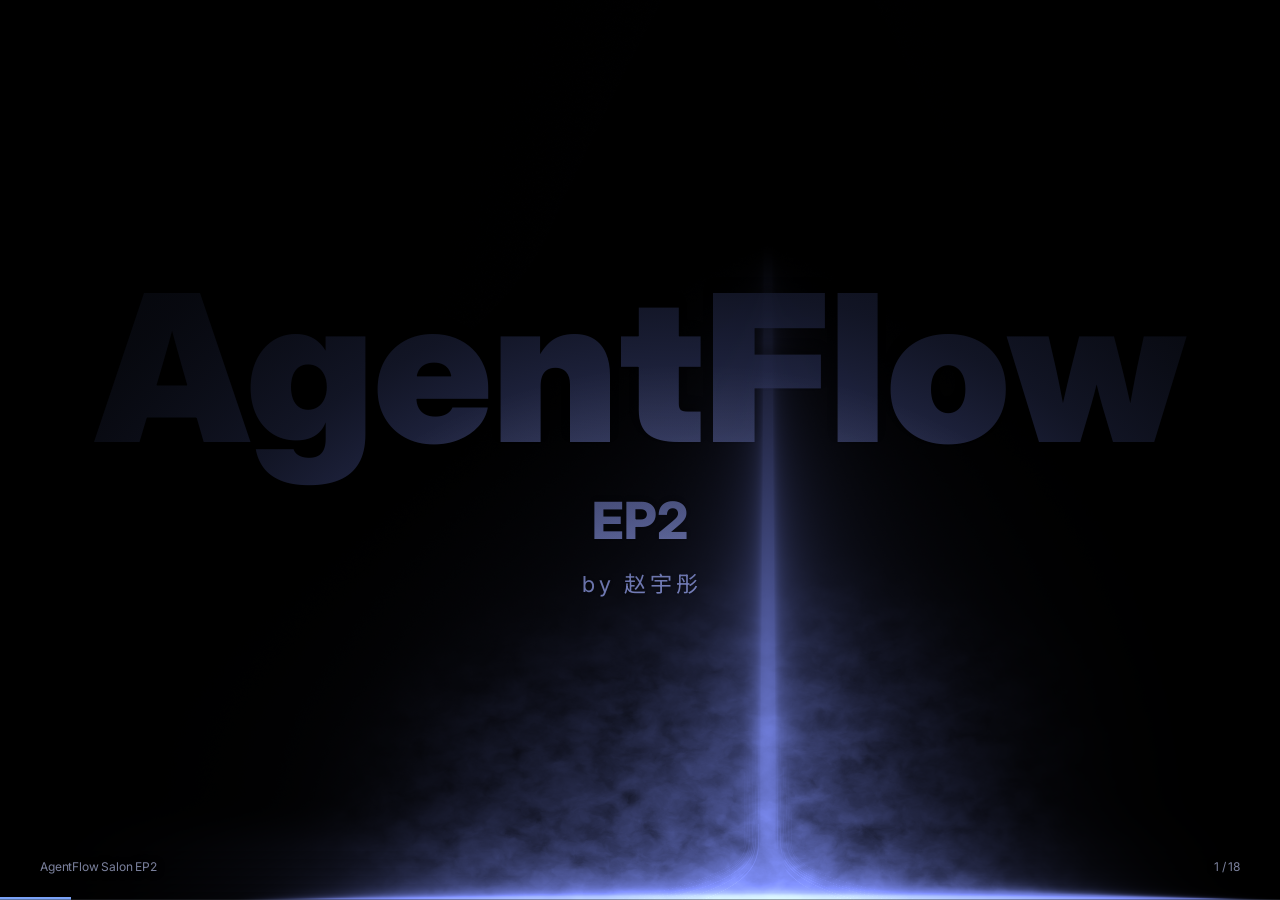
==== commit b2531647: "已完成！" ====
--- a/PPTs/EP2/index.html
+++ b/PPTs/EP2/index.html
@@ -11,19 +11,14 @@
   <link rel="stylesheet" href="./ep2.css">
 </head>
 <body class="ep2">
-  <canvas id="splash-cursor" aria-hidden="true"></canvas>
 
   <main class="deck ep2-deck">
     <section class="slide ep-slide fx-laser" data-title="AgentFlow Salon -- EP2">
       <div class="laser-field" aria-hidden="true"></div>
       <div class="slide-shell cover-shell">
-        <div class="cover-mark" data-anim="zoom-pop">
-          <img src="../../AgentFlowLOGO.png" alt="AgentFlow">
-        </div>
-        <p class="kicker shiny" data-anim="fade-down">AgentFlow Salon</p>
-        <h1 class="mega-title shiny" data-anim="rise-in">EP2</h1>
-        <p class="cover-subtitle" data-anim="fade-up">AgentFlow Salon --EP2</p>
-        <p class="byline" data-anim="fade-up">by ZYT</p>
+        <h1 class="mega-title shiny" data-anim="rise-in">AgentFlow</h1>
+        <p class="cover-subtitle" data-anim="fade-up">EP2</p>
+        <p class="byline" data-anim="fade-up">by 赵宇彤</p>
       </div>
       <aside class="notes">
         开场页。用一句话把大家带进状态：今天这一期会从近期 AI 新闻聊到 HTML-PPT、DeerFlow，再到 AI 前端工作流。
@@ -42,8 +37,7 @@
     <section class="slide ep-slide fx-twilight section-slide" data-title="AI新闻">
       <div class="twilight-lines" aria-hidden="true"></div>
       <div class="slide-shell center-copy">
-        <p class="kicker shiny" data-anim="fade-down">News Radar</p>
-        <h2 class="section-title shiny" data-anim="rise-in">AI新闻</h2>
+        <h2 class="section-title shiny" data-anim="rise-in">行业新闻</h2>
       </div>
       <aside class="notes">
         转场到新闻段落。可以说：先快速过一下这两周值得注意的几件事，后面再展开到工具和工作流。
@@ -54,28 +48,24 @@
       <div class="twilight-lines" aria-hidden="true"></div>
       <div class="slide-shell">
         <p class="kicker" data-anim="fade-down">AI News</p>
-        <h2 class="slide-title" data-anim="fade-up">四条值得留意的变化</h2>
+        <h2 class="slide-title" data-anim="fade-up">AI新闻</h2>
         <div class="news-grid anim-stagger-list">
           <article class="news-card image-card">
             <div>
-              <span class="pill">Pricing</span>
               <h3>DeepSeek-v4-pro 永久降价</h3>
             </div>
             <img src="./deepseek-discount.png" alt="DeepSeek discount">
           </article>
           <article class="news-card image-card">
             <div>
-              <span class="pill">Model</span>
               <h3>Gemini 全模态新模型发布</h3>
             </div>
             <img src="./gemini-3-5.webp" alt="Gemini model announcement">
           </article>
           <article class="news-card text-card">
-            <span class="pill">Agent</span>
             <h3>Codex / Claude 发布 Goal 模式</h3>
           </article>
           <article class="news-card text-card">
-            <span class="pill">Product</span>
             <h3>豆包即将推出付费产品</h3>
           </article>
         </div>
@@ -100,7 +90,6 @@
       <div class="gradient-blinds" aria-hidden="true"></div>
       <div class="slide-shell two-column">
         <div class="statement-copy">
-          <p class="kicker" data-anim="fade-down">Repository</p>
           <h2 class="slide-title" data-anim="fade-up">既然 AI 做不明白 PPT...</h2>
           <p class="big-line" data-anim="fade-up">改用 <span class="shiny">HTML</span></p>
           <a class="repo-link" href="https://github.com/lewislulu/html-ppt-skill">github.com/lewislulu/html-ppt-skill</a>
@@ -128,11 +117,9 @@
     <section class="slide ep-slide fx-gradient install-slide" data-title="SKILL安装">
       <div class="gradient-blinds" aria-hidden="true"></div>
       <div class="slide-shell">
-        <p class="kicker" data-anim="fade-down">Install</p>
         <h2 class="slide-title" data-anim="fade-up">SKILL 安装</h2>
         <div class="install-grid">
           <div class="step-card" data-anim="fade-up">
-            <span class="step-num">01</span>
             <h3>先得有 nodeJS 环境</h3>
           </div>
           <pre class="code-card" data-anim="fade-up"><code>npm install openskills</code></pre>
@@ -172,7 +159,7 @@
           <div>开源多智能体 SuperAgent 框架，面向研究 + 作品产出；代码能力稍弱</div>
           <div class="agent-name">LobeHub</div>
           <div>体验优先的多模型统一平台，交互极佳、部署极简单；执行能力弱，多智能体协作浅</div>
-          <div class="agent-name">Hermes Agent</div>
+          <div class="agent-name">Hermes</div>
           <div>极简单智能体执行引擎，无框架依赖、代码透明、部署成本极低；无并行、记忆弱、安全性差</div>
           <div class="agent-name">Claude Code</div>
           <div>专业编程助手，编码能力 SOTA，IDE / CLI 深度集成；仅支持 Claude 模型，研究能力几乎为零</div>
@@ -198,7 +185,7 @@
           <div class="setup-notes anim-stagger-list">
             <div class="callout">配置好模型和 API KEY。</div>
             <div class="callout">直接用 make 来启动。</div>
-            <div class="callout warn">启动时可能会有故障，直接问 Cursor。</div>
+            <div class="callout warn">遇到棘手的情况都直接问Cursor</div>
           </div>
         </div>
       </div>
@@ -221,7 +208,6 @@
     <section class="slide ep-slide fx-chroma statement-slide" data-title="huashu-design">
       <div class="chroma-blinds" aria-hidden="true"></div>
       <div class="slide-shell center-copy">
-        <p class="kicker" data-anim="fade-down">Design Skill</p>
         <h2 class="section-title" data-anim="rise-in">huashu-design</h2>
         <p class="lede wide" data-anim="fade-up">让 AI 的前端不像 AI 做的</p>
       </div>
@@ -234,7 +220,6 @@
       <div class="chroma-blinds" aria-hidden="true"></div>
       <div class="slide-shell two-column">
         <div class="statement-copy">
-          <p class="kicker" data-anim="fade-down">Animation</p>
           <h2 class="slide-title shiny" data-anim="fade-up">GSAP</h2>
           <p class="lede">一个开源的动画库，可以用简单的 API 在网页上做动画</p>
           <div class="code-pills">
@@ -255,7 +240,6 @@
     <section class="slide ep-slide fx-chroma stack-slide" data-title="其他前端技术栈">
       <div class="chroma-blinds" aria-hidden="true"></div>
       <div class="slide-shell">
-        <p class="kicker" data-anim="fade-down">Stack</p>
         <h2 class="slide-title" data-anim="fade-up">其他前端技术栈</h2>
         <div class="tech-stack anim-stagger-list">
           <div class="tech-card">three.js</div>
@@ -270,7 +254,6 @@
     <section class="slide ep-slide fx-chroma install-slide" data-title="启动开发服务器">
       <div class="chroma-blinds" aria-hidden="true"></div>
       <div class="slide-shell">
-        <p class="kicker" data-anim="fade-down">Before Frontend Work</p>
         <h2 class="slide-title" data-anim="fade-up">在开始做前端之前</h2>
         <pre class="code-card terminal" data-anim="fade-up"><code>npm run dev</code></pre>
         <p class="localhost" data-anim="fade-up">默认在 <code>localhost:5173</code></p>
@@ -283,8 +266,7 @@
     <section class="slide ep-slide fx-chroma workflow-slide" data-title="Codex + Cursor">
       <div class="chroma-blinds" aria-hidden="true"></div>
       <div class="slide-shell">
-        <p class="kicker" data-anim="fade-down">Workflow</p>
-        <h2 class="slide-title" data-anim="fade-up">前端协作方式</h2>
+        <h2 class="slide-title" data-anim="fade-up">粒度决定工具选择</h2>
         <div class="workflow-steps anim-stagger-list">
           <div class="workflow-step">
             <span>01</span>
@@ -305,9 +287,8 @@
     <section class="slide ep-slide fx-laser thanks-slide" data-title="特别致谢">
       <div class="laser-field" aria-hidden="true"></div>
       <div class="slide-shell center-copy">
-        <p class="kicker shiny" data-anim="fade-down">Special Thanks</p>
-        <h2 class="thanks-title shiny" data-anim="rise-in">特别致谢：张老师</h2>
-        <p class="lede wide" data-anim="fade-up">没有张老师就没有 AgentFlow！</p>
+        <h2 class="thanks-title shiny" data-anim="rise-in">特别致谢：张一川老师</h2>
+        <p class="lede wide" data-anim="fade-up">没有张老师就没有AgentFlow！</p>
       </div>
       <aside class="notes">
         结尾页。真诚感谢张老师，然后可以邀请大家交流、提问或继续一起折腾 AgentFlow。
--- a/PPTs/EP2/ep2.css
+++ b/PPTs/EP2/ep2.css
@@ -5,10 +5,18 @@
   --ep-panel-strong: color-mix(in srgb, var(--surface) 94%, transparent);
   --ep-line: color-mix(in srgb, var(--accent) 32%, transparent);
   --ep-hot: var(--accent-3);
+  --ep-glass-fill: linear-gradient(135deg, rgba(10, 14, 29, .58), rgba(16, 19, 41, .36) 46%, rgba(83, 42, 140, .18));
+  --ep-glass-fill-strong: linear-gradient(135deg, rgba(8, 12, 25, .78), rgba(15, 18, 39, .54) 50%, rgba(64, 50, 128, .24));
+  --ep-glass-edge: linear-gradient(135deg, rgba(125, 211, 252, .68), rgba(168, 85, 247, .42) 44%, rgba(236, 72, 153, .24));
+  --ep-glass-hairline: rgba(147, 197, 253, .2);
+  --ep-glass-glow: 0 18px 56px rgba(56, 189, 248, .18), 0 0 72px rgba(124, 58, 237, .16);
+  --ep-glass-inset: inset 0 1px 0 rgba(255,255,255,.22), inset 0 -1px 0 rgba(125,211,252,.12);
+  --ep-code-cyan: #8be9ff;
+  --ep-code-green: #baffd9;
 }
 
 .ep2 {
-  background: var(--bg);
+  background: #000;
 }
 
 #splash-cursor {
@@ -21,10 +29,7 @@
 }
 
 .ep-slide {
-  background:
-    radial-gradient(circle at 18% 18%, color-mix(in srgb, var(--accent) 22%, transparent), transparent 26%),
-    radial-gradient(circle at 82% 72%, color-mix(in srgb, var(--accent-3) 18%, transparent), transparent 30%),
-    var(--bg);
+  background: #000;
   isolation: isolate;
 }
 
@@ -64,10 +69,12 @@
   display: grid;
   place-items: center;
   margin-bottom: 24px;
-  border: 1px solid var(--ep-line);
+  border: 1px solid rgba(125, 211, 252, .28);
   border-radius: 24px;
-  background: color-mix(in srgb, var(--surface) 58%, transparent);
-  box-shadow: 0 0 44px color-mix(in srgb, var(--accent) 28%, transparent);
+  background: var(--ep-glass-fill);
+  box-shadow: var(--ep-glass-glow), var(--ep-glass-inset);
+  backdrop-filter: blur(18px) saturate(1.5);
+  -webkit-backdrop-filter: blur(18px) saturate(1.5);
   overflow: hidden;
 }
 
@@ -110,12 +117,12 @@
   color: transparent;
   background:
     linear-gradient(108deg,
-      color-mix(in srgb, var(--text-1) 72%, var(--accent)) 0%,
+      color-mix(in srgb, var(--text-1) 72%, #888) 0%,
       var(--text-1) 35%,
       #ffffff 49%,
-      var(--accent-3) 55%,
-      color-mix(in srgb, var(--text-1) 78%, var(--accent-2)) 68%,
-      color-mix(in srgb, var(--text-1) 72%, var(--accent)) 100%);
+      #d8d8d8 55%,
+      color-mix(in srgb, var(--text-1) 78%, #666) 68%,
+      color-mix(in srgb, var(--text-1) 72%, #888) 100%);
   background-size: 240% auto;
   -webkit-background-clip: text;
   background-clip: text;
@@ -127,6 +134,65 @@
   to { background-position: -240% center; }
 }
 
+.fx-laser .shiny,
+.fx-laser .cover-subtitle,
+.fx-laser .byline,
+.fx-laser .lede {
+  color: transparent;
+  background:
+    linear-gradient(180deg,
+      rgba(28,30,42,.82) 0%,
+      rgba(94,101,136,.94) 46%,
+      #d8defd 74%,
+      #d8defd 100%);
+  background-size: 100% 100%;
+  -webkit-background-clip: text;
+  background-clip: text;
+  -webkit-text-fill-color: transparent;
+  animation: none;
+  text-shadow:
+    0 12px 34px rgba(112,126,220,.34),
+    0 3px 12px rgba(255,255,255,.16);
+}
+
+.fx-laser .mega-title,
+.fx-laser .thanks-title {
+  background:
+    linear-gradient(180deg,
+      rgba(20,22,34,.9) 0%,
+      rgba(46,50,74,.95) 34%,
+      #8994d6 62%,
+      #d8defd 88%,
+      #d8defd 100%);
+  -webkit-background-clip: text;
+  background-clip: text;
+  text-shadow:
+    0 18px 46px rgba(112,126,220,.4),
+    0 4px 16px rgba(255,255,255,.16);
+}
+
+.fx-laser .kicker {
+  opacity: .9;
+}
+
+.fx-laser .cover-subtitle,
+.fx-laser .byline,
+.fx-laser .lede {
+  text-shadow:
+    0 10px 28px rgba(112,126,220,.28),
+    0 2px 8px rgba(255,255,255,.12);
+}
+
+.fx-laser.laser-canvas-text-ready .slide-shell .mega-title,
+.fx-laser.laser-canvas-text-ready .slide-shell .thanks-title,
+.fx-laser.laser-canvas-text-ready .slide-shell .cover-subtitle,
+.fx-laser.laser-canvas-text-ready .slide-shell .byline,
+.fx-laser.laser-canvas-text-ready .slide-shell .lede,
+.fx-laser.laser-canvas-text-ready .slide-shell .kicker {
+  opacity: 0;
+  text-shadow: none;
+}
+
 .black-stage {
   background: #000;
 }
@@ -136,15 +202,28 @@
 }
 
 .profile-frame {
+  position: relative;
   width: min(78vw, 1180px);
   margin: 0 auto;
   border-radius: 8px;
   overflow: hidden;
-  border: 1px solid rgba(255,255,255,.12);
-  box-shadow: 0 42px 120px rgba(0,0,0,.8), 0 0 80px color-mix(in srgb, var(--accent) 22%, transparent);
+  border: 1px solid rgba(125, 211, 252, .18);
+  background: var(--ep-glass-fill-strong);
+  box-shadow: 0 42px 120px rgba(0,0,0,.8), var(--ep-glass-glow), var(--ep-glass-inset);
+}
+
+.profile-frame::before {
+  content: "";
+  position: absolute;
+  inset: 0;
+  z-index: 1;
+  border-radius: inherit;
+  pointer-events: none;
+  box-shadow: inset 0 0 0 1px rgba(125,211,252,.18), inset 0 0 42px rgba(56,189,248,.08);
 }
 
 .profile-frame img {
+  position: relative;
   width: 100%;
   max-height: 78vh;
   object-fit: contain;
@@ -153,11 +232,12 @@
 
 .kicker {
   margin: 0 0 18px;
-  color: var(--accent);
+  color: #8be9ff;
   font-size: 15px;
   font-weight: 700;
   letter-spacing: .2em;
   text-transform: uppercase;
+  text-shadow: 0 0 18px rgba(56,189,248,.4);
 }
 
 .section-title {
@@ -177,7 +257,7 @@
 }
 
 .lede {
-  color: var(--ep-muted);
+  color: color-mix(in srgb, #dff8ff 78%, var(--ep-muted));
   font-size: clamp(24px, 2.6vw, 40px);
   line-height: 1.28;
 }
@@ -212,14 +292,16 @@
   display: inline-flex;
   max-width: 100%;
   padding: 16px 20px;
-  border: 1px solid var(--ep-line);
+  border: 1px solid var(--ep-glass-hairline);
   border-radius: 8px;
-  background: color-mix(in srgb, var(--surface) 56%, transparent);
-  color: var(--text-1);
+  background: var(--ep-glass-fill);
+  color: #d9f5ff;
   font-family: var(--font-mono);
   font-size: clamp(16px, 1.5vw, 24px);
   overflow-wrap: anywhere;
-  box-shadow: var(--shadow);
+  box-shadow: var(--ep-glass-glow), var(--ep-glass-inset);
+  backdrop-filter: blur(18px) saturate(1.45) brightness(1.08);
+  -webkit-backdrop-filter: blur(18px) saturate(1.45) brightness(1.08);
 }
 
 .feature-stack {
@@ -233,20 +315,69 @@
 .callout,
 .step-card,
 .news-card {
-  border: 1px solid var(--ep-line);
+  position: relative;
+  border: 1px solid var(--ep-glass-hairline);
   border-radius: 8px;
-  background: var(--ep-panel);
-  box-shadow: var(--shadow);
-  backdrop-filter: blur(18px);
+  background: var(--ep-glass-fill);
+  box-shadow: var(--ep-glass-glow), var(--ep-glass-inset);
+  backdrop-filter: blur(22px) saturate(1.55) brightness(1.08);
+  -webkit-backdrop-filter: blur(22px) saturate(1.55) brightness(1.08);
+}
+
+.feature-chip::before,
+.tech-card::before,
+.workflow-step::before,
+.callout::before,
+.step-card::before,
+.news-card::before,
+.comparison-table::before,
+.media-stage::before,
+.image-panel::before,
+.code-card::before {
+  content: "";
+  position: absolute;
+  inset: 0;
+  border-radius: inherit;
+  pointer-events: none;
+  padding: 1px;
+  background: var(--ep-glass-edge);
+  mask: linear-gradient(#000 0 0) content-box, linear-gradient(#000 0 0);
+  mask-composite: exclude;
+  -webkit-mask: linear-gradient(#000 0 0) content-box, linear-gradient(#000 0 0);
+  -webkit-mask-composite: xor;
+  opacity: .78;
+}
+
+.feature-chip::after,
+.tech-card::after,
+.workflow-step::after,
+.callout::after,
+.step-card::after,
+.news-card::after,
+.comparison-table::after,
+.media-stage::after,
+.image-panel::after,
+.code-card::after {
+  content: "";
+  position: absolute;
+  inset: 1px;
+  border-radius: inherit;
+  pointer-events: none;
+  background:
+    radial-gradient(circle at 18% 0%, rgba(125,211,252,.18), transparent 36%),
+    linear-gradient(180deg, rgba(255,255,255,.08), transparent 42%);
+  mix-blend-mode: screen;
+  opacity: .72;
 }
 
 .feature-chip {
   min-height: 180px;
   display: grid;
   place-items: center;
-  color: var(--text-1);
+  color: #e5f9ff;
   font-size: clamp(36px, 4vw, 64px);
   font-weight: 850;
+  text-shadow: 0 0 26px rgba(125,211,252,.2);
 }
 
 .news-grid {
@@ -264,6 +395,16 @@
   overflow: hidden;
 }
 
+.news-card > *,
+.step-card > *,
+.feature-chip > *,
+.tech-card > *,
+.workflow-step > *,
+.callout > * {
+  position: relative;
+  z-index: 1;
+}
+
 .news-card h3 {
   margin: 16px 0 0;
   font-size: clamp(26px, 2.3vw, 38px);
@@ -276,7 +417,8 @@
   max-height: 275px;
   object-fit: contain;
   border-radius: 8px;
-  background: color-mix(in srgb, var(--surface-2) 72%, transparent);
+  background: rgba(4, 8, 18, .46);
+  box-shadow: inset 0 0 0 1px rgba(125, 211, 252, .14), 0 12px 32px rgba(0,0,0,.28);
 }
 
 .text-card {
@@ -288,7 +430,13 @@
 }
 
 .pill {
+  border: 1px solid rgba(125, 211, 252, .28);
   border-radius: 999px;
+  background: rgba(14, 22, 46, .46);
+  color: #a7f3ff;
+  box-shadow: inset 0 1px 0 rgba(255,255,255,.16), 0 0 22px rgba(56,189,248,.16);
+  backdrop-filter: blur(10px) saturate(1.4);
+  -webkit-backdrop-filter: blur(10px) saturate(1.4);
 }
 
 .media-stage {
@@ -296,14 +444,18 @@
   z-index: 2;
   width: min(82vw, 1280px);
   margin: 0 auto;
-  border: 1px solid var(--ep-line);
+  border: 1px solid var(--ep-glass-hairline);
   border-radius: 8px;
   overflow: hidden;
-  background: var(--ep-panel-strong);
-  box-shadow: 0 38px 120px rgba(0,0,0,.45), 0 0 80px color-mix(in srgb, var(--accent-2) 22%, transparent);
+  background: var(--ep-glass-fill-strong);
+  box-shadow: 0 38px 120px rgba(0,0,0,.48), var(--ep-glass-glow), var(--ep-glass-inset);
+  backdrop-filter: blur(18px) saturate(1.35);
+  -webkit-backdrop-filter: blur(18px) saturate(1.35);
 }
 
 .media-stage img {
+  position: relative;
+  z-index: 1;
   width: 100%;
   max-height: 78vh;
   object-fit: contain;
@@ -322,10 +474,11 @@
 
 .step-num {
   display: inline-block;
-  color: var(--accent);
+  color: #7dd3fc;
   font-family: var(--font-mono);
   font-size: 22px;
   font-weight: 800;
+  text-shadow: 0 0 18px rgba(56,189,248,.55);
 }
 
 .step-card h3 {
@@ -335,18 +488,29 @@
 }
 
 .code-card {
+  position: relative;
   margin: 0;
   padding: 28px;
-  border: 1px solid color-mix(in srgb, var(--accent) 38%, transparent);
+  border: 1px solid rgba(56, 189, 248, .24);
   border-radius: 8px;
-  background: color-mix(in srgb, var(--bg-soft) 86%, #000 20%);
-  color: var(--good);
+  background:
+    linear-gradient(135deg, rgba(1, 8, 18, .86), rgba(8, 16, 36, .68) 50%, rgba(21, 9, 49, .58)),
+    radial-gradient(circle at 16% 0%, rgba(56,189,248,.14), transparent 44%);
+  color: var(--ep-code-green);
   font-family: var(--font-mono);
   font-size: clamp(20px, 2vw, 34px);
   line-height: 1.45;
   white-space: pre-wrap;
-  box-shadow: var(--shadow);
-  overflow: hidden;
+  text-shadow: 0 0 18px rgba(139,233,255,.18);
+  box-shadow: 0 22px 70px rgba(0,0,0,.45), 0 0 54px rgba(56,189,248,.14), var(--ep-glass-inset);
+  overflow: hidden;
+  backdrop-filter: blur(18px) saturate(1.45);
+  -webkit-backdrop-filter: blur(18px) saturate(1.45);
+}
+
+.code-card code {
+  position: relative;
+  z-index: 1;
 }
 
 .code-card.wide {
@@ -377,62 +541,77 @@
 
 .callout {
   padding: 26px;
-  color: var(--text-1);
+  color: #e6f8ff;
   font-size: clamp(24px, 2.2vw, 38px);
   line-height: 1.18;
   font-weight: 760;
 }
 
 .callout.warn {
-  color: var(--warn);
+  color: #ffd2f4;
+  text-shadow: 0 0 20px rgba(236,72,153,.28);
 }
 
 .comparison-table {
+  position: relative;
   display: grid;
   grid-template-columns: 250px minmax(0, 1fr);
-  border: 1px solid var(--ep-line);
+  border: 1px solid var(--ep-glass-hairline);
   border-radius: 8px;
   overflow: hidden;
-  background: color-mix(in srgb, var(--surface) 66%, transparent);
-  backdrop-filter: blur(18px);
-  box-shadow: var(--shadow);
+  background: var(--ep-glass-fill-strong);
+  backdrop-filter: blur(24px) saturate(1.55) brightness(1.08);
+  -webkit-backdrop-filter: blur(24px) saturate(1.55) brightness(1.08);
+  box-shadow: var(--ep-glass-glow), var(--ep-glass-inset);
 }
 
 .comparison-table > div {
+  position: relative;
+  z-index: 1;
   padding: 20px 22px;
-  border-bottom: 1px solid var(--border);
+  border-bottom: 1px solid rgba(125,211,252,.09);
   font-size: clamp(17px, 1.42vw, 25px);
   line-height: 1.32;
 }
 
+.comparison-table > div:nth-child(odd) {
+  border-right: 1px solid rgba(125,211,252,.09);
+}
+
 .comparison-table > div:nth-last-child(-n+2) {
   border-bottom: none;
 }
 
 .comparison-table .thead {
-  color: var(--accent);
+  color: #8be9ff;
   font-size: 18px;
   font-weight: 800;
   letter-spacing: .08em;
   text-transform: uppercase;
-  background: color-mix(in srgb, var(--accent) 12%, transparent);
+  background: rgba(56, 189, 248, .1);
+  text-shadow: 0 0 18px rgba(56,189,248,.35);
 }
 
 .agent-name {
-  color: var(--text-1);
+  color: #e5f9ff;
   font-size: clamp(22px, 2vw, 34px) !important;
   font-weight: 860;
 }
 
 .image-panel {
-  overflow: hidden;
-  border: 1px solid var(--ep-line);
+  position: relative;
+  overflow: hidden;
+  border: 1px solid var(--ep-glass-hairline);
   border-radius: 8px;
-  background: var(--ep-panel-strong);
-  box-shadow: var(--shadow-lg);
+  background: var(--ep-glass-fill-strong);
+  box-shadow: 0 28px 90px rgba(0,0,0,.42), var(--ep-glass-glow), var(--ep-glass-inset);
+  backdrop-filter: blur(18px) saturate(1.4);
+  -webkit-backdrop-filter: blur(18px) saturate(1.4);
 }
 
 .image-panel img {
+  position: relative;
+  z-index: 1;
   width: 100%;
   max-height: 620px;
   object-fit: contain;
@@ -446,18 +625,22 @@
 
 .code-pills code {
   padding: 14px 22px;
-  border: 1px solid var(--ep-line);
+  border: 1px solid rgba(56,189,248,.26);
   border-radius: 8px;
-  background: color-mix(in srgb, var(--surface) 70%, transparent);
-  color: var(--good);
+  background: rgba(5, 14, 32, .62);
+  color: var(--ep-code-cyan);
   font-size: clamp(28px, 3vw, 52px);
+  box-shadow: inset 0 1px 0 rgba(255,255,255,.16), 0 0 32px rgba(56,189,248,.16);
+  backdrop-filter: blur(14px) saturate(1.45);
+  -webkit-backdrop-filter: blur(14px) saturate(1.45);
 }
 
 .sub-note {
   margin-top: 20px;
-  color: var(--accent-3);
+  color: #d8b4fe;
   font-size: clamp(22px, 2vw, 34px);
   font-weight: 760;
+  text-shadow: 0 0 22px rgba(168,85,247,.28);
 }
 
 .tech-stack {
@@ -471,19 +654,21 @@
   min-height: 310px;
   display: grid;
   place-items: center;
-  color: var(--text-1);
+  color: #e5f9ff;
   font-size: clamp(42px, 5vw, 82px);
   font-weight: 850;
+  text-shadow: 0 0 26px rgba(125,211,252,.22);
 }
 
 .localhost {
   margin-top: 34px;
-  color: var(--ep-muted);
+  color: color-mix(in srgb, #dff8ff 70%, var(--ep-muted));
   font-size: clamp(28px, 3vw, 52px);
 }
 
 .localhost code {
-  color: var(--accent-3);
+  color: var(--ep-code-cyan);
+  text-shadow: 0 0 22px rgba(56,189,248,.32);
 }
 
 .workflow-steps {
@@ -503,10 +688,11 @@
 }
 
 .workflow-step span {
-  color: var(--accent);
+  color: #7dd3fc;
   font-family: var(--font-mono);
   font-size: 28px;
   font-weight: 800;
+  text-shadow: 0 0 18px rgba(56,189,248,.48);
 }
 
 .workflow-step h3 {
@@ -516,10 +702,11 @@
 }
 
 .workflow-arrow {
-  color: var(--accent-3);
+  color: #d8b4fe;
   text-align: center;
   font-size: 68px;
   line-height: 1;
+  text-shadow: 0 0 32px rgba(168,85,247,.55);
 }
 
 .thanks-title {
@@ -542,12 +729,8 @@
 }
 
 .laser-field {
-  background:
-    radial-gradient(ellipse at 50% 74%, color-mix(in srgb, var(--accent-3) 18%, transparent), transparent 34%),
-    linear-gradient(180deg, transparent 0 45%, color-mix(in srgb, var(--accent) 16%, transparent) 49%, transparent 54%),
-    repeating-linear-gradient(96deg, transparent 0 72px, color-mix(in srgb, var(--accent-3) 18%, transparent) 73px, transparent 75px);
-  filter: saturate(1.2);
-  animation: laser-flow 8s linear infinite;
+  background: #120f17;
+  overflow: hidden;
 }
 
 .laser-field::before {
@@ -558,74 +741,87 @@
   width: 42vw;
   height: 72vh;
   transform: translateX(-50%);
-  background: radial-gradient(ellipse, color-mix(in srgb, var(--accent-3) 30%, transparent), transparent 68%);
-  filter: blur(18px);
-}
-
-@keyframes laser-flow {
-  to { background-position: 0 0, 0 0, 220px 0; }
+  background: none;
+  filter: none;
+}
+
+.laser-flow-canvas {
+  position: absolute;
+  inset: 0;
+  width: 100%;
+  height: 100%;
+  display: block;
+  pointer-events: none;
+}
+
+.laser-text-canvas {
+  position: absolute;
+  inset: 0;
+  z-index: 1;
+  width: 100%;
+  height: 100%;
+  display: block;
+  mix-blend-mode: normal;
+  pointer-events: none;
 }
 
 .twilight-lines {
-  background:
-    repeating-radial-gradient(ellipse at 45% 52%, transparent 0 22px, color-mix(in srgb, var(--accent) 35%, transparent) 23px 25px, transparent 26px 48px),
-    radial-gradient(circle at 30% 40%, color-mix(in srgb, var(--accent-3) 20%, transparent), transparent 34%),
-    #000;
-  opacity: .72;
-  transform: skewY(-5deg) scale(1.16);
-  animation: twilight-drift 9s ease-in-out infinite alternate;
-}
-
-@keyframes twilight-drift {
-  from { background-position: 0 0, 0 0, 0 0; }
-  to { background-position: 220px 80px, -80px 40px, 0 0; }
+  background: #000;
+  overflow: hidden;
+}
+
+.twilight-lines-canvas {
+  width: 100%;
+  height: 100%;
+  display: block;
+  pointer-events: auto;
 }
 
 .gradient-blinds {
-  background:
-    linear-gradient(100deg, color-mix(in srgb, var(--accent) 48%, transparent), transparent 42%),
-    repeating-linear-gradient(90deg,
-      color-mix(in srgb, var(--accent-2) 34%, transparent) 0 42px,
-      color-mix(in srgb, var(--accent-3) 20%, transparent) 43px 84px,
-      rgba(0,0,0,.28) 85px 112px),
-    radial-gradient(circle at 62% 38%, rgba(255,255,255,.16), transparent 30%);
+  background: #000;
   mix-blend-mode: screen;
-  opacity: .66;
-  animation: blinds-pan 7s ease-in-out infinite alternate;
-}
-
-@keyframes blinds-pan {
-  to { filter: hue-rotate(24deg); background-position: 90px 0, 160px 0, 0 0; }
+  overflow: hidden;
+}
+
+.gradient-blinds-canvas {
+  width: 100%;
+  height: 100%;
+  display: block;
+  pointer-events: auto;
+  mix-blend-mode: lighten;
 }
 
 .dot-field {
-  background:
-    radial-gradient(circle at var(--mx, 55%) var(--my, 45%), color-mix(in srgb, var(--accent) 22%, transparent), transparent 22%),
-    radial-gradient(circle, color-mix(in srgb, var(--accent-2) 54%, transparent) 1.4px, transparent 1.8px);
-  background-size: auto, 24px 24px;
-  opacity: .84;
-  animation: dot-float 8s ease-in-out infinite alternate;
-}
-
-@keyframes dot-float {
-  to { background-position: 0 0, 12px 18px; }
+  background: #000;
+  overflow: hidden;
+}
+
+.dot-field-canvas,
+.dot-field-glow {
+  position: absolute;
+  inset: 0;
+  width: 100%;
+  height: 100%;
+}
+
+.dot-field-canvas {
+  display: block;
+}
+
+.dot-field-glow {
+  pointer-events: none;
 }
 
 .chroma-blinds {
-  background:
-    repeating-linear-gradient(42deg,
-      color-mix(in srgb, var(--accent) 42%, transparent) 0 10px,
-      transparent 11px 34px,
-      color-mix(in srgb, var(--accent-3) 38%, transparent) 35px 43px,
-      transparent 44px 72px),
-    radial-gradient(circle at 50% 50%, color-mix(in srgb, var(--accent-2) 22%, transparent), transparent 44%);
-  filter: saturate(1.6);
-  opacity: .62;
-  animation: chroma-sweep 6.5s linear infinite;
-}
-
-@keyframes chroma-sweep {
-  to { background-position: 180px 120px, 0 0; filter: hue-rotate(50deg) saturate(1.65); }
+  background: #000;
+  overflow: hidden;
+}
+
+.chroma-blinds-canvas {
+  width: 100%;
+  height: 100%;
+  display: block;
+  pointer-events: auto;
 }
 
 @media (max-width: 1100px) {
